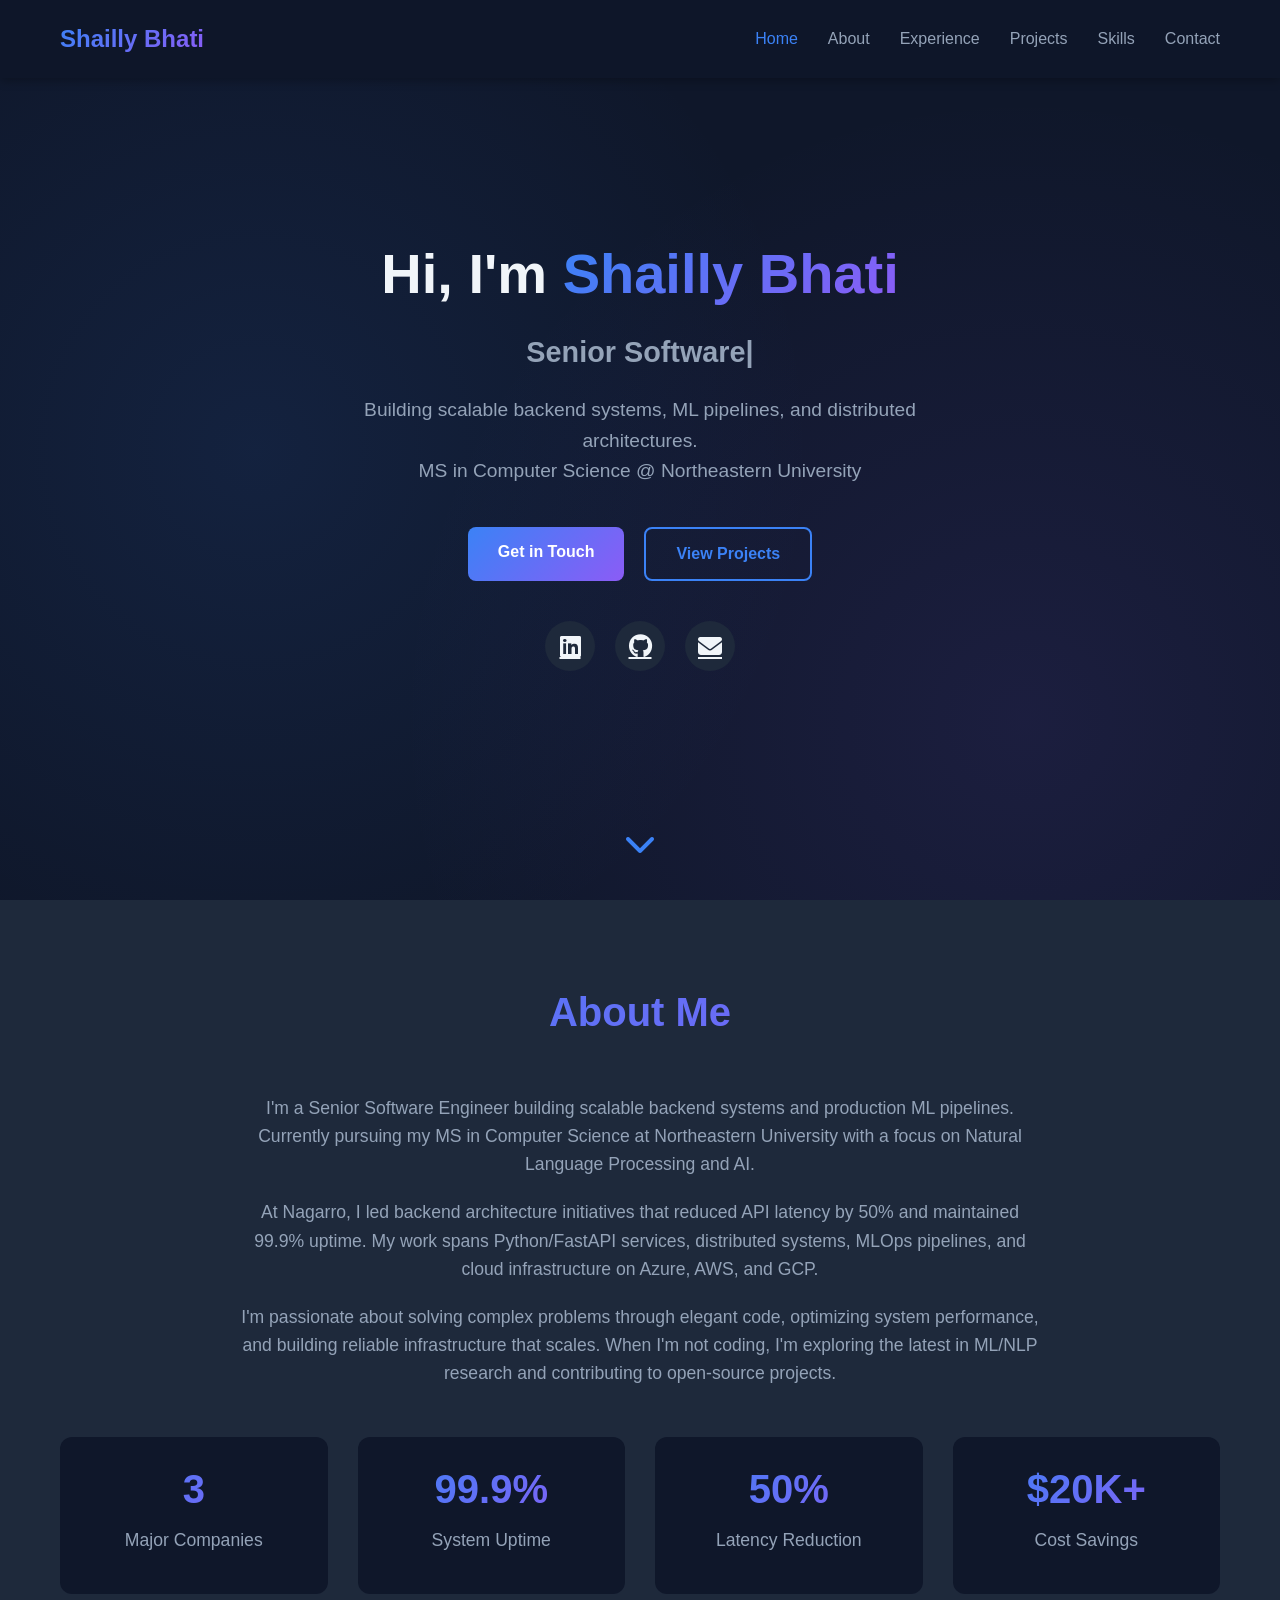
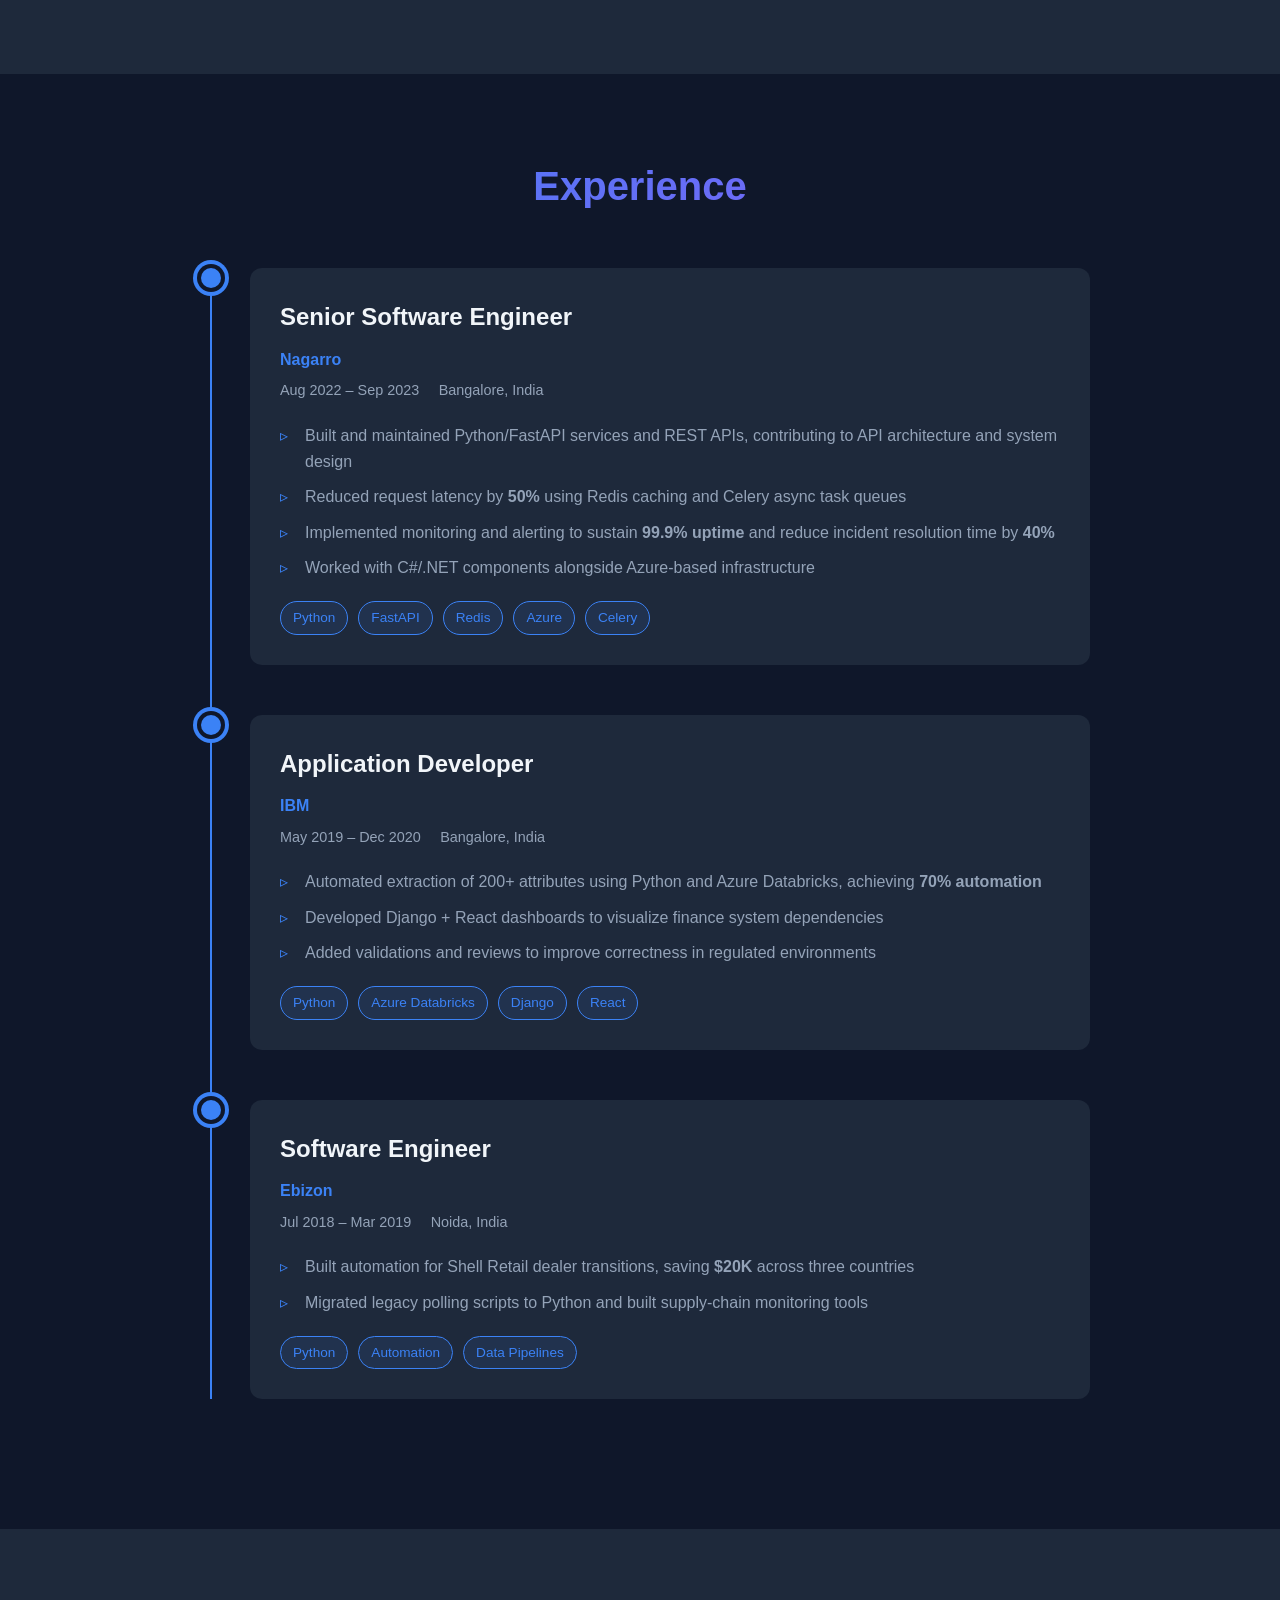
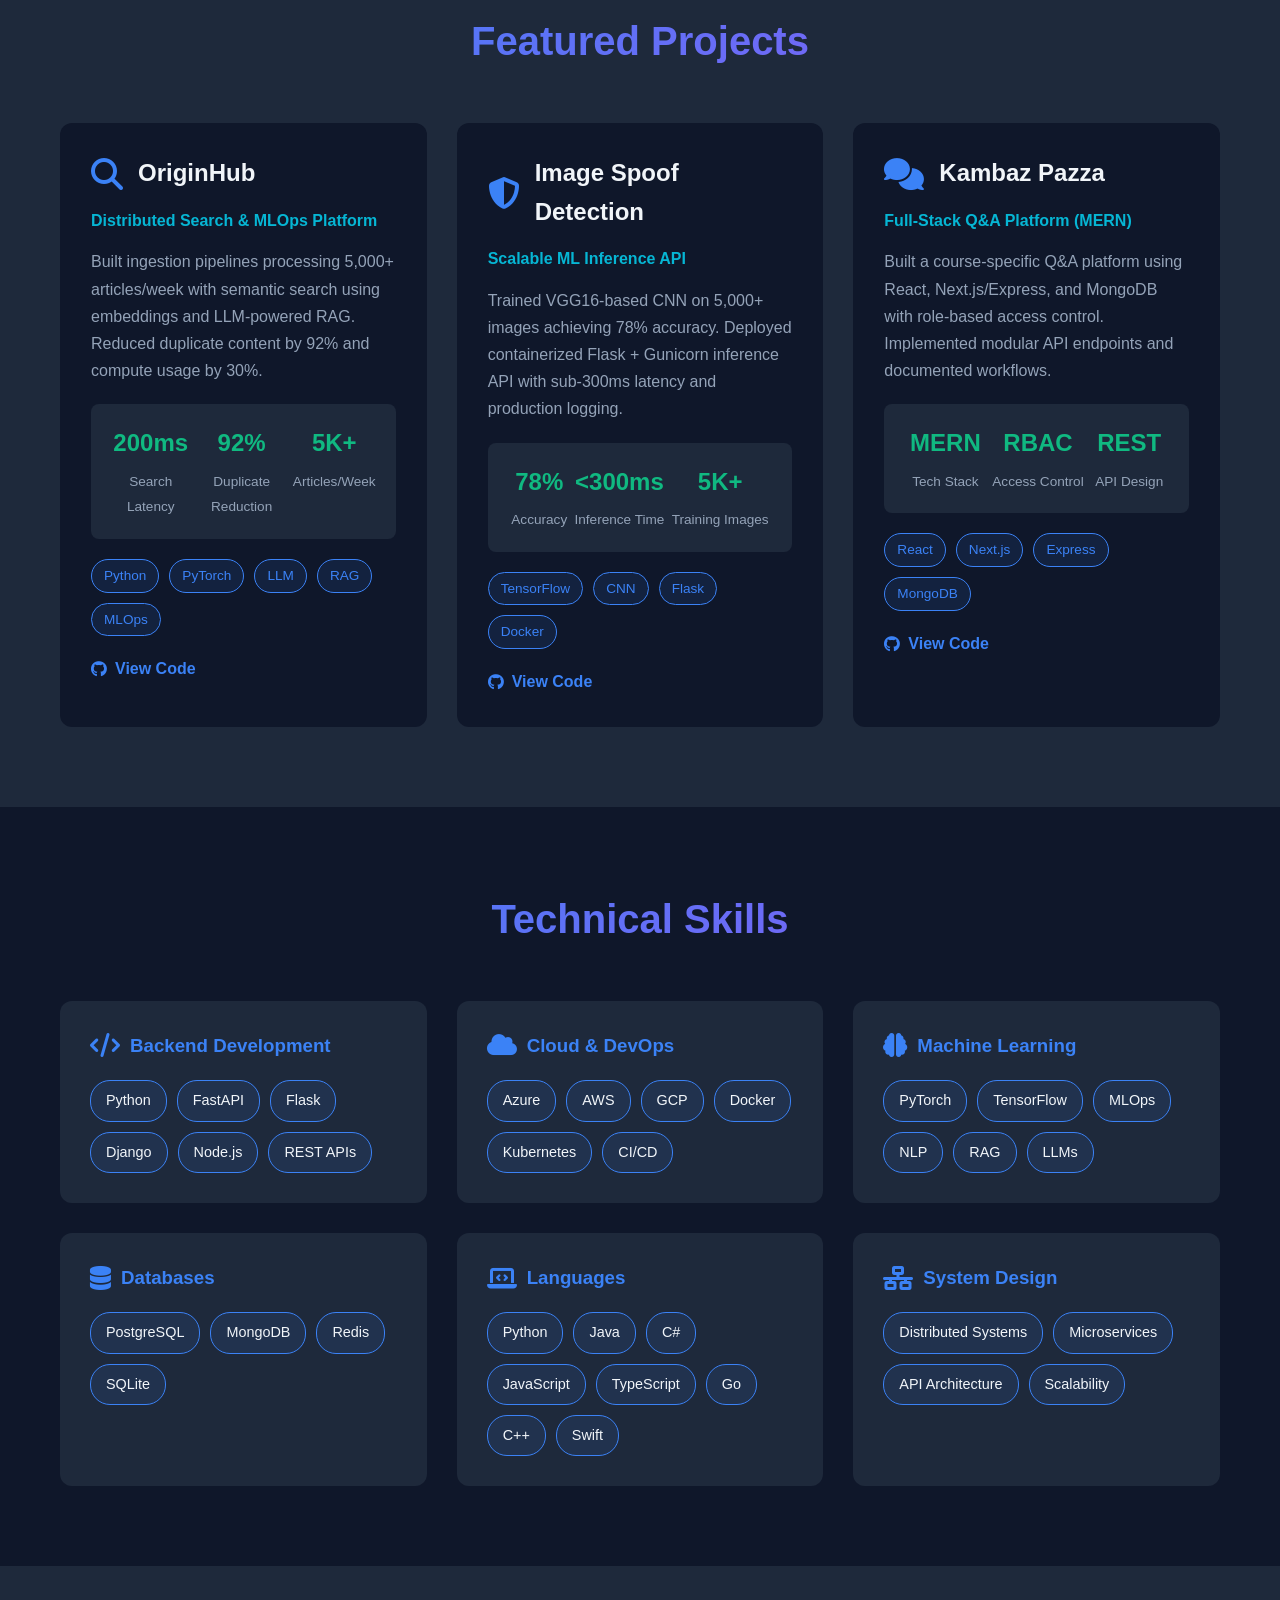
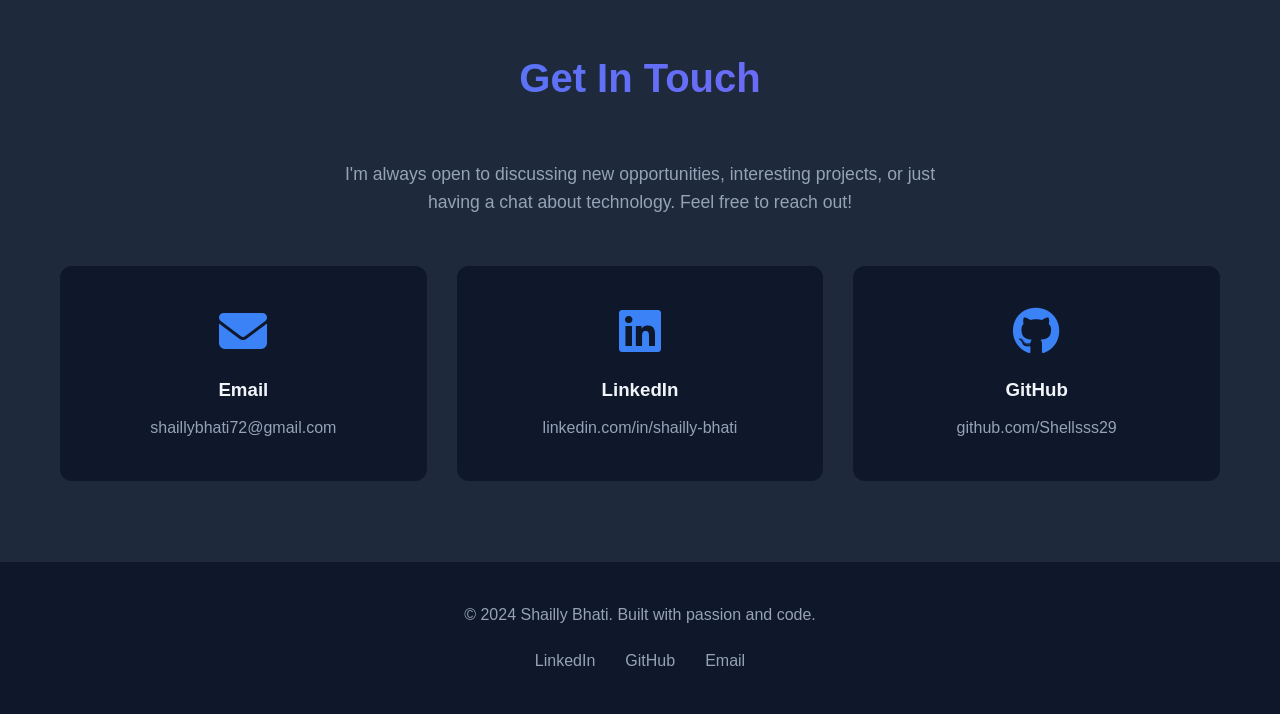
==== index.html @ d88c6fba "Initial portfolio website" ====
<!DOCTYPE html>
<html lang="en">
<head>
    <meta charset="UTF-8">
    <meta name="viewport" content="width=device-width, initial-scale=1.0">
    <meta name="description" content="Shailly Bhati - Senior Software Engineer specializing in Backend Development, MLOps, and Distributed Systems">
    <title>Shailly Bhati | Software Engineer</title>
    <link rel="stylesheet" href="css/style.css">
    <link rel="stylesheet" href="https://cdnjs.cloudflare.com/ajax/libs/font-awesome/6.4.0/css/all.min.css">
</head>
<body>
    <!-- Navigation -->
    <nav class="navbar">
        <div class="container">
            <div class="nav-brand">Shailly Bhati</div>
            <ul class="nav-menu">
                <li><a href="#home" class="nav-link">Home</a></li>
                <li><a href="#about" class="nav-link">About</a></li>
                <li><a href="#experience" class="nav-link">Experience</a></li>
                <li><a href="#projects" class="nav-link">Projects</a></li>
                <li><a href="#skills" class="nav-link">Skills</a></li>
                <li><a href="#contact" class="nav-link">Contact</a></li>
            </ul>
            <div class="hamburger">
                <span></span>
                <span></span>
                <span></span>
            </div>
        </div>
    </nav>

    <!-- Hero Section -->
    <section id="home" class="hero">
        <div class="container">
            <div class="hero-content">
                <h1 class="hero-title">
                    Hi, I'm <span class="highlight">Shailly Bhati</span>
                </h1>
                <h2 class="hero-subtitle">Senior Software Engineer</h2>
                <p class="hero-description">
                    Building scalable backend systems, ML pipelines, and distributed architectures.
                    <br>MS in Computer Science @ Northeastern University
                </p>
                <div class="hero-buttons">
                    <a href="#contact" class="btn btn-primary">Get in Touch</a>
                    <a href="#projects" class="btn btn-secondary">View Projects</a>
                </div>
                <div class="social-links">
                    <a href="https://www.linkedin.com/in/shailly-bhati" target="_blank" aria-label="LinkedIn">
                        <i class="fab fa-linkedin"></i>
                    </a>
                    <a href="https://github.com/Shellsss29" target="_blank" aria-label="GitHub">
                        <i class="fab fa-github"></i>
                    </a>
                    <a href="mailto:shaillybhati72@gmail.com" aria-label="Email">
                        <i class="fas fa-envelope"></i>
                    </a>
                </div>
            </div>
        </div>
        <div class="scroll-down">
            <a href="#about"><i class="fas fa-chevron-down"></i></a>
        </div>
    </section>

    <!-- About Section -->
    <section id="about" class="about">
        <div class="container">
            <h2 class="section-title">About Me</h2>
            <div class="about-content">
                <div class="about-text">
                    <p>
                        I'm a Senior Software Engineer building scalable backend systems
                        and production ML pipelines. Currently pursuing my MS in Computer Science at Northeastern University
                        with a focus on Natural Language Processing and AI.
                    </p>
                    <p>
                        At Nagarro, I led backend architecture initiatives that reduced API latency by 50% and maintained
                        99.9% uptime. My work spans Python/FastAPI services, distributed systems, MLOps pipelines, and
                        cloud infrastructure on Azure, AWS, and GCP.
                    </p>
                    <p>
                        I'm passionate about solving complex problems through elegant code, optimizing system performance,
                        and building reliable infrastructure that scales. When I'm not coding, I'm exploring the latest
                        in ML/NLP research and contributing to open-source projects.
                    </p>
                    <div class="stats">
                        <div class="stat">
                            <h3>3</h3>
                            <p>Major Companies</p>
                        </div>
                        <div class="stat">
                            <h3>99.9%</h3>
                            <p>System Uptime</p>
                        </div>
                        <div class="stat">
                            <h3>50%</h3>
                            <p>Latency Reduction</p>
                        </div>
                        <div class="stat">
                            <h3>$20K+</h3>
                            <p>Cost Savings</p>
                        </div>
                    </div>
                </div>
            </div>
        </div>
    </section>

    <!-- Experience Section -->
    <section id="experience" class="experience">
        <div class="container">
            <h2 class="section-title">Experience</h2>
            <div class="timeline">
                <!-- Nagarro -->
                <div class="timeline-item">
                    <div class="timeline-dot"></div>
                    <div class="timeline-content">
                        <div class="timeline-header">
                            <h3>Senior Software Engineer</h3>
                            <span class="company">Nagarro</span>
                            <span class="duration">Aug 2022 – Sep 2023</span>
                            <span class="location">Bangalore, India</span>
                        </div>
                        <ul class="timeline-list">
                            <li>Built and maintained Python/FastAPI services and REST APIs, contributing to API architecture and system design</li>
                            <li>Reduced request latency by <strong>50%</strong> using Redis caching and Celery async task queues</li>
                            <li>Implemented monitoring and alerting to sustain <strong>99.9% uptime</strong> and reduce incident resolution time by <strong>40%</strong></li>
                            <li>Worked with C#/.NET components alongside Azure-based infrastructure</li>
                        </ul>
                        <div class="tags">
                            <span class="tag">Python</span>
                            <span class="tag">FastAPI</span>
                            <span class="tag">Redis</span>
                            <span class="tag">Azure</span>
                            <span class="tag">Celery</span>
                        </div>
                    </div>
                </div>

                <!-- IBM -->
                <div class="timeline-item">
                    <div class="timeline-dot"></div>
                    <div class="timeline-content">
                        <div class="timeline-header">
                            <h3>Application Developer</h3>
                            <span class="company">IBM</span>
                            <span class="duration">May 2019 – Dec 2020</span>
                            <span class="location">Bangalore, India</span>
                        </div>
                        <ul class="timeline-list">
                            <li>Automated extraction of 200+ attributes using Python and Azure Databricks, achieving <strong>70% automation</strong></li>
                            <li>Developed Django + React dashboards to visualize finance system dependencies</li>
                            <li>Added validations and reviews to improve correctness in regulated environments</li>
                        </ul>
                        <div class="tags">
                            <span class="tag">Python</span>
                            <span class="tag">Azure Databricks</span>
                            <span class="tag">Django</span>
                            <span class="tag">React</span>
                        </div>
                    </div>
                </div>

                <!-- Ebizon -->
                <div class="timeline-item">
                    <div class="timeline-dot"></div>
                    <div class="timeline-content">
                        <div class="timeline-header">
                            <h3>Software Engineer</h3>
                            <span class="company">Ebizon</span>
                            <span class="duration">Jul 2018 – Mar 2019</span>
                            <span class="location">Noida, India</span>
                        </div>
                        <ul class="timeline-list">
                            <li>Built automation for Shell Retail dealer transitions, saving <strong>$20K</strong> across three countries</li>
                            <li>Migrated legacy polling scripts to Python and built supply-chain monitoring tools</li>
                        </ul>
                        <div class="tags">
                            <span class="tag">Python</span>
                            <span class="tag">Automation</span>
                            <span class="tag">Data Pipelines</span>
                        </div>
                    </div>
                </div>
            </div>
        </div>
    </section>

    <!-- Projects Section -->
    <section id="projects" class="projects">
        <div class="container">
            <h2 class="section-title">Featured Projects</h2>
            <div class="projects-grid">
                <!-- OriginHub -->
                <div class="project-card">
                    <div class="project-header">
                        <i class="fas fa-search project-icon"></i>
                        <h3>OriginHub</h3>
                    </div>
                    <p class="project-subtitle">Distributed Search & MLOps Platform</p>
                    <p class="project-description">
                        Built ingestion pipelines processing 5,000+ articles/week with semantic search using embeddings
                        and LLM-powered RAG. Reduced duplicate content by 92% and compute usage by 30%.
                    </p>
                    <div class="project-metrics">
                        <div class="metric">
                            <strong>200ms</strong>
                            <span>Search Latency</span>
                        </div>
                        <div class="metric">
                            <strong>92%</strong>
                            <span>Duplicate Reduction</span>
                        </div>
                        <div class="metric">
                            <strong>5K+</strong>
                            <span>Articles/Week</span>
                        </div>
                    </div>
                    <div class="tags">
                        <span class="tag">Python</span>
                        <span class="tag">PyTorch</span>
                        <span class="tag">LLM</span>
                        <span class="tag">RAG</span>
                        <span class="tag">MLOps</span>
                    </div>
                    <div class="project-links">
                        <a href="https://github.com/Shellsss29" class="project-link">
                            <i class="fab fa-github"></i> View Code
                        </a>
                    </div>
                </div>

                <!-- Image Spoof Detection -->
                <div class="project-card">
                    <div class="project-header">
                        <i class="fas fa-shield-alt project-icon"></i>
                        <h3>Image Spoof Detection</h3>
                    </div>
                    <p class="project-subtitle">Scalable ML Inference API</p>
                    <p class="project-description">
                        Trained VGG16-based CNN on 5,000+ images achieving 78% accuracy. Deployed containerized
                        Flask + Gunicorn inference API with sub-300ms latency and production logging.
                    </p>
                    <div class="project-metrics">
                        <div class="metric">
                            <strong>78%</strong>
                            <span>Accuracy</span>
                        </div>
                        <div class="metric">
                            <strong>&lt;300ms</strong>
                            <span>Inference Time</span>
                        </div>
                        <div class="metric">
                            <strong>5K+</strong>
                            <span>Training Images</span>
                        </div>
                    </div>
                    <div class="tags">
                        <span class="tag">TensorFlow</span>
                        <span class="tag">CNN</span>
                        <span class="tag">Flask</span>
                        <span class="tag">Docker</span>
                    </div>
                    <div class="project-links">
                        <a href="https://github.com/Shellsss29" class="project-link">
                            <i class="fab fa-github"></i> View Code
                        </a>
                    </div>
                </div>

                <!-- Kambaz Pazza -->
                <div class="project-card">
                    <div class="project-header">
                        <i class="fas fa-comments project-icon"></i>
                        <h3>Kambaz Pazza</h3>
                    </div>
                    <p class="project-subtitle">Full-Stack Q&A Platform (MERN)</p>
                    <p class="project-description">
                        Built a course-specific Q&A platform using React, Next.js/Express, and MongoDB with
                        role-based access control. Implemented modular API endpoints and documented workflows.
                    </p>
                    <div class="project-metrics">
                        <div class="metric">
                            <strong>MERN</strong>
                            <span>Tech Stack</span>
                        </div>
                        <div class="metric">
                            <strong>RBAC</strong>
                            <span>Access Control</span>
                        </div>
                        <div class="metric">
                            <strong>REST</strong>
                            <span>API Design</span>
                        </div>
                    </div>
                    <div class="tags">
                        <span class="tag">React</span>
                        <span class="tag">Next.js</span>
                        <span class="tag">Express</span>
                        <span class="tag">MongoDB</span>
                    </div>
                    <div class="project-links">
                        <a href="https://github.com/Shellsss29" class="project-link">
                            <i class="fab fa-github"></i> View Code
                        </a>
                    </div>
                </div>
            </div>
        </div>
    </section>

    <!-- Skills Section -->
    <section id="skills" class="skills">
        <div class="container">
            <h2 class="section-title">Technical Skills</h2>
            <div class="skills-grid">
                <div class="skill-category">
                    <h3><i class="fas fa-code"></i> Backend Development</h3>
                    <div class="skill-tags">
                        <span class="skill-tag">Python</span>
                        <span class="skill-tag">FastAPI</span>
                        <span class="skill-tag">Flask</span>
                        <span class="skill-tag">Django</span>
                        <span class="skill-tag">Node.js</span>
                        <span class="skill-tag">REST APIs</span>
                    </div>
                </div>

                <div class="skill-category">
                    <h3><i class="fas fa-cloud"></i> Cloud & DevOps</h3>
                    <div class="skill-tags">
                        <span class="skill-tag">Azure</span>
                        <span class="skill-tag">AWS</span>
                        <span class="skill-tag">GCP</span>
                        <span class="skill-tag">Docker</span>
                        <span class="skill-tag">Kubernetes</span>
                        <span class="skill-tag">CI/CD</span>
                    </div>
                </div>

                <div class="skill-category">
                    <h3><i class="fas fa-brain"></i> Machine Learning</h3>
                    <div class="skill-tags">
                        <span class="skill-tag">PyTorch</span>
                        <span class="skill-tag">TensorFlow</span>
                        <span class="skill-tag">MLOps</span>
                        <span class="skill-tag">NLP</span>
                        <span class="skill-tag">RAG</span>
                        <span class="skill-tag">LLMs</span>
                    </div>
                </div>

                <div class="skill-category">
                    <h3><i class="fas fa-database"></i> Databases</h3>
                    <div class="skill-tags">
                        <span class="skill-tag">PostgreSQL</span>
                        <span class="skill-tag">MongoDB</span>
                        <span class="skill-tag">Redis</span>
                        <span class="skill-tag">SQLite</span>
                    </div>
                </div>

                <div class="skill-category">
                    <h3><i class="fas fa-laptop-code"></i> Languages</h3>
                    <div class="skill-tags">
                        <span class="skill-tag">Python</span>
                        <span class="skill-tag">Java</span>
                        <span class="skill-tag">C#</span>
                        <span class="skill-tag">JavaScript</span>
                        <span class="skill-tag">TypeScript</span>
                        <span class="skill-tag">Go</span>
                        <span class="skill-tag">C++</span>
                        <span class="skill-tag">Swift</span>
                    </div>
                </div>

                <div class="skill-category">
                    <h3><i class="fas fa-network-wired"></i> System Design</h3>
                    <div class="skill-tags">
                        <span class="skill-tag">Distributed Systems</span>
                        <span class="skill-tag">Microservices</span>
                        <span class="skill-tag">API Architecture</span>
                        <span class="skill-tag">Scalability</span>
                    </div>
                </div>
            </div>
        </div>
    </section>

    <!-- Contact Section -->
    <section id="contact" class="contact">
        <div class="container">
            <h2 class="section-title">Get In Touch</h2>
            <p class="contact-intro">
                I'm always open to discussing new opportunities, interesting projects,
                or just having a chat about technology. Feel free to reach out!
            </p>
            <div class="contact-grid">
                <a href="mailto:shaillybhati72@gmail.com" class="contact-card">
                    <i class="fas fa-envelope"></i>
                    <h3>Email</h3>
                    <p>shaillybhati72@gmail.com</p>
                </a>
                <a href="https://www.linkedin.com/in/shailly-bhati" target="_blank" class="contact-card">
                    <i class="fab fa-linkedin"></i>
                    <h3>LinkedIn</h3>
                    <p>linkedin.com/in/shailly-bhati</p>
                </a>
                <a href="https://github.com/Shellsss29" target="_blank" class="contact-card">
                    <i class="fab fa-github"></i>
                    <h3>GitHub</h3>
                    <p>github.com/Shellsss29</p>
                </a>
            </div>
        </div>
    </section>

    <!-- Footer -->
    <footer class="footer">
        <div class="container">
            <p>&copy; 2024 Shailly Bhati. Built with passion and code.</p>
            <div class="footer-links">
                <a href="https://www.linkedin.com/in/shailly-bhati" target="_blank">LinkedIn</a>
                <a href="https://github.com/Shellsss29" target="_blank">GitHub</a>
                <a href="mailto:shaillybhati72@gmail.com">Email</a>
            </div>
        </div>
    </footer>

    <script src="js/script.js"></script>
</body>
</html>
---- css/style.css ----
/* ===== CSS RESET & BASE STYLES ===== */
* {
    margin: 0;
    padding: 0;
    box-sizing: border-box;
}

:root {
    --primary-color: #3b82f6;
    --secondary-color: #8b5cf6;
    --dark-bg: #0f172a;
    --dark-card: #1e293b;
    --text-primary: #f1f5f9;
    --text-secondary: #94a3b8;
    --accent: #06b6d4;
    --success: #10b981;
    --gradient: linear-gradient(135deg, var(--primary-color), var(--secondary-color));
}

html {
    scroll-behavior: smooth;
}

body {
    font-family: 'Inter', 'Segoe UI', Tahoma, Geneva, Verdana, sans-serif;
    line-height: 1.6;
    color: var(--text-primary);
    background-color: var(--dark-bg);
    overflow-x: hidden;
}

.container {
    max-width: 1200px;
    margin: 0 auto;
    padding: 0 20px;
}

section {
    padding: 80px 0;
}

.section-title {
    font-size: 2.5rem;
    font-weight: 700;
    text-align: center;
    margin-bottom: 50px;
    background: var(--gradient);
    -webkit-background-clip: text;
    -webkit-text-fill-color: transparent;
    background-clip: text;
}

/* ===== NAVIGATION ===== */
.navbar {
    position: fixed;
    top: 0;
    width: 100%;
    background: rgba(15, 23, 42, 0.95);
    backdrop-filter: blur(10px);
    z-index: 1000;
    box-shadow: 0 2px 10px rgba(0, 0, 0, 0.3);
}

.navbar .container {
    display: flex;
    justify-content: space-between;
    align-items: center;
    padding: 20px;
}

.nav-brand {
    font-size: 1.5rem;
    font-weight: 700;
    background: var(--gradient);
    -webkit-background-clip: text;
    -webkit-text-fill-color: transparent;
    background-clip: text;
}

.nav-menu {
    display: flex;
    list-style: none;
    gap: 30px;
}

.nav-link {
    color: var(--text-secondary);
    text-decoration: none;
    font-weight: 500;
    transition: color 0.3s;
}

.nav-link:hover {
    color: var(--primary-color);
}

.hamburger {
    display: none;
    flex-direction: column;
    cursor: pointer;
    gap: 5px;
}

.hamburger span {
    width: 25px;
    height: 3px;
    background: var(--text-primary);
    border-radius: 3px;
    transition: 0.3s;
}

/* ===== HERO SECTION ===== */
.hero {
    min-height: 100vh;
    display: flex;
    align-items: center;
    justify-content: center;
    position: relative;
    padding-top: 80px;
    background: radial-gradient(circle at 20% 50%, rgba(59, 130, 246, 0.1), transparent 50%),
                radial-gradient(circle at 80% 80%, rgba(139, 92, 246, 0.1), transparent 50%);
}

.hero-content {
    text-align: center;
    animation: fadeInUp 1s ease-out;
}

.hero-title {
    font-size: 3.5rem;
    font-weight: 700;
    margin-bottom: 10px;
}

.highlight {
    background: var(--gradient);
    -webkit-background-clip: text;
    -webkit-text-fill-color: transparent;
    background-clip: text;
}

.hero-subtitle {
    font-size: 1.8rem;
    color: var(--text-secondary);
    margin-bottom: 20px;
}

.hero-description {
    font-size: 1.2rem;
    color: var(--text-secondary);
    max-width: 600px;
    margin: 0 auto 40px;
}

.hero-buttons {
    display: flex;
    gap: 20px;
    justify-content: center;
    margin-bottom: 40px;
}

.btn {
    padding: 12px 30px;
    border-radius: 8px;
    text-decoration: none;
    font-weight: 600;
    transition: all 0.3s;
    display: inline-block;
}

.btn-primary {
    background: var(--gradient);
    color: white;
}

.btn-primary:hover {
    transform: translateY(-2px);
    box-shadow: 0 10px 20px rgba(59, 130, 246, 0.3);
}

.btn-secondary {
    background: transparent;
    border: 2px solid var(--primary-color);
    color: var(--primary-color);
}

.btn-secondary:hover {
    background: var(--primary-color);
    color: white;
}

.social-links {
    display: flex;
    gap: 20px;
    justify-content: center;
}

.social-links a {
    width: 50px;
    height: 50px;
    border-radius: 50%;
    background: var(--dark-card);
    display: flex;
    align-items: center;
    justify-content: center;
    color: var(--text-primary);
    font-size: 1.5rem;
    transition: all 0.3s;
}

.social-links a:hover {
    background: var(--gradient);
    transform: translateY(-5px);
}

.scroll-down {
    position: absolute;
    bottom: 30px;
    left: 50%;
    transform: translateX(-50%);
    animation: bounce 2s infinite;
}

.scroll-down a {
    color: var(--primary-color);
    font-size: 2rem;
}

/* ===== ABOUT SECTION ===== */
.about {
    background: var(--dark-card);
}

.about-text p {
    font-size: 1.1rem;
    color: var(--text-secondary);
    margin-bottom: 20px;
    max-width: 800px;
    margin-left: auto;
    margin-right: auto;
    text-align: center;
}

.stats {
    display: grid;
    grid-template-columns: repeat(auto-fit, minmax(150px, 1fr));
    gap: 30px;
    margin-top: 50px;
}

.stat {
    text-align: center;
    padding: 20px;
    background: var(--dark-bg);
    border-radius: 12px;
}

.stat h3 {
    font-size: 2.5rem;
    background: var(--gradient);
    -webkit-background-clip: text;
    -webkit-text-fill-color: transparent;
    background-clip: text;
    margin-bottom: 5px;
}

.stat p {
    color: var(--text-secondary);
}

/* ===== EXPERIENCE SECTION ===== */
.timeline {
    max-width: 900px;
    margin: 0 auto;
    position: relative;
}

.timeline::before {
    content: '';
    position: absolute;
    left: 20px;
    top: 0;
    bottom: 0;
    width: 2px;
    background: var(--primary-color);
}

.timeline-item {
    position: relative;
    margin-bottom: 50px;
    padding-left: 60px;
}

.timeline-dot {
    position: absolute;
    left: 11px;
    top: 0;
    width: 20px;
    height: 20px;
    border-radius: 50%;
    background: var(--primary-color);
    box-shadow: 0 0 0 4px var(--dark-bg), 0 0 0 8px var(--primary-color);
}

.timeline-content {
    background: var(--dark-card);
    padding: 30px;
    border-radius: 12px;
    transition: transform 0.3s;
}

.timeline-content:hover {
    transform: translateX(10px);
}

.timeline-header h3 {
    font-size: 1.5rem;
    margin-bottom: 10px;
}

.company {
    color: var(--primary-color);
    font-weight: 600;
    display: block;
    margin-bottom: 5px;
}

.duration, .location {
    color: var(--text-secondary);
    font-size: 0.9rem;
    margin-right: 15px;
}

.timeline-list {
    list-style: none;
    margin: 20px 0;
}

.timeline-list li {
    padding-left: 25px;
    position: relative;
    margin-bottom: 10px;
    color: var(--text-secondary);
}

.timeline-list li::before {
    content: '▹';
    position: absolute;
    left: 0;
    color: var(--primary-color);
}

.tags {
    display: flex;
    flex-wrap: wrap;
    gap: 10px;
    margin-top: 15px;
}

.tag {
    padding: 5px 12px;
    background: rgba(59, 130, 246, 0.1);
    border: 1px solid var(--primary-color);
    border-radius: 20px;
    font-size: 0.85rem;
    color: var(--primary-color);
}

/* ===== PROJECTS SECTION ===== */
.projects {
    background: var(--dark-card);
}

.projects-grid {
    display: grid;
    grid-template-columns: repeat(auto-fit, minmax(350px, 1fr));
    gap: 30px;
}

.project-card {
    background: var(--dark-bg);
    padding: 30px;
    border-radius: 12px;
    transition: all 0.3s;
    border: 1px solid transparent;
}

.project-card:hover {
    transform: translateY(-10px);
    border-color: var(--primary-color);
    box-shadow: 0 10px 30px rgba(59, 130, 246, 0.2);
}

.project-header {
    display: flex;
    align-items: center;
    gap: 15px;
    margin-bottom: 15px;
}

.project-icon {
    font-size: 2rem;
    color: var(--primary-color);
}

.project-header h3 {
    font-size: 1.5rem;
}

.project-subtitle {
    color: var(--accent);
    font-weight: 600;
    margin-bottom: 15px;
}

.project-description {
    color: var(--text-secondary);
    margin-bottom: 20px;
    line-height: 1.7;
}

.project-metrics {
    display: flex;
    justify-content: space-around;
    margin: 20px 0;
    padding: 20px;
    background: var(--dark-card);
    border-radius: 8px;
}

.metric {
    text-align: center;
}

.metric strong {
    display: block;
    font-size: 1.5rem;
    color: var(--success);
    margin-bottom: 5px;
}

.metric span {
    font-size: 0.85rem;
    color: var(--text-secondary);
}

.project-links {
    margin-top: 20px;
}

.project-link {
    display: inline-flex;
    align-items: center;
    gap: 8px;
    color: var(--primary-color);
    text-decoration: none;
    font-weight: 600;
    transition: color 0.3s;
}

.project-link:hover {
    color: var(--accent);
}

/* ===== SKILLS SECTION ===== */
.skills-grid {
    display: grid;
    grid-template-columns: repeat(auto-fit, minmax(300px, 1fr));
    gap: 30px;
}

.skill-category {
    background: var(--dark-card);
    padding: 30px;
    border-radius: 12px;
    transition: transform 0.3s;
}

.skill-category:hover {
    transform: translateY(-5px);
}

.skill-category h3 {
    display: flex;
    align-items: center;
    gap: 10px;
    margin-bottom: 20px;
    color: var(--primary-color);
}

.skill-category i {
    font-size: 1.5rem;
}

.skill-tags {
    display: flex;
    flex-wrap: wrap;
    gap: 10px;
}

.skill-tag {
    padding: 8px 15px;
    background: rgba(59, 130, 246, 0.1);
    border: 1px solid var(--primary-color);
    border-radius: 20px;
    font-size: 0.9rem;
    color: var(--text-primary);
    transition: all 0.3s;
}

.skill-tag:hover {
    background: var(--primary-color);
    transform: scale(1.05);
}

/* ===== CONTACT SECTION ===== */
.contact {
    background: var(--dark-card);
}

.contact-intro {
    text-align: center;
    color: var(--text-secondary);
    font-size: 1.1rem;
    max-width: 600px;
    margin: 0 auto 50px;
}

.contact-grid {
    display: grid;
    grid-template-columns: repeat(auto-fit, minmax(250px, 1fr));
    gap: 30px;
}

.contact-card {
    background: var(--dark-bg);
    padding: 40px 30px;
    border-radius: 12px;
    text-align: center;
    text-decoration: none;
    transition: all 0.3s;
    border: 1px solid transparent;
}

.contact-card:hover {
    border-color: var(--primary-color);
    transform: translateY(-5px);
}

.contact-card i {
    font-size: 3rem;
    color: var(--primary-color);
    margin-bottom: 20px;
}

.contact-card h3 {
    color: var(--text-primary);
    margin-bottom: 10px;
}

.contact-card p {
    color: var(--text-secondary);
}

/* ===== FOOTER ===== */
.footer {
    background: var(--dark-bg);
    padding: 40px 0;
    text-align: center;
    border-top: 1px solid var(--dark-card);
}

.footer p {
    color: var(--text-secondary);
    margin-bottom: 20px;
}

.footer-links {
    display: flex;
    justify-content: center;
    gap: 30px;
}

.footer-links a {
    color: var(--text-secondary);
    text-decoration: none;
    transition: color 0.3s;
}

.footer-links a:hover {
    color: var(--primary-color);
}

/* ===== ANIMATIONS ===== */
@keyframes fadeInUp {
    from {
        opacity: 0;
        transform: translateY(30px);
    }
    to {
        opacity: 1;
        transform: translateY(0);
    }
}

@keyframes bounce {
    0%, 20%, 50%, 80%, 100% {
        transform: translateY(0) translateX(-50%);
    }
    40% {
        transform: translateY(-10px) translateX(-50%);
    }
    60% {
        transform: translateY(-5px) translateX(-50%);
    }
}

/* ===== RESPONSIVE DESIGN ===== */
@media (max-width: 768px) {
    .hamburger {
        display: flex;
    }

    .nav-menu {
        position: fixed;
        left: -100%;
        top: 70px;
        flex-direction: column;
        background-color: var(--dark-bg);
        width: 100%;
        text-align: center;
        transition: 0.3s;
        padding: 30px 0;
    }

    .nav-menu.active {
        left: 0;
    }

    .hero-title {
        font-size: 2.5rem;
    }

    .hero-subtitle {
        font-size: 1.3rem;
    }

    .hero-buttons {
        flex-direction: column;
        align-items: center;
    }

    .section-title {
        font-size: 2rem;
    }

    .projects-grid {
        grid-template-columns: 1fr;
    }

    .timeline::before {
        left: 10px;
    }

    .timeline-item {
        padding-left: 50px;
    }

    .timeline-dot {
        left: 1px;
    }
}

@media (max-width: 480px) {
    .hero-title {
        font-size: 2rem;
    }

    .stats {
        grid-template-columns: 1fr 1fr;
    }

    .project-metrics {
        flex-direction: column;
        gap: 15px;
    }
}
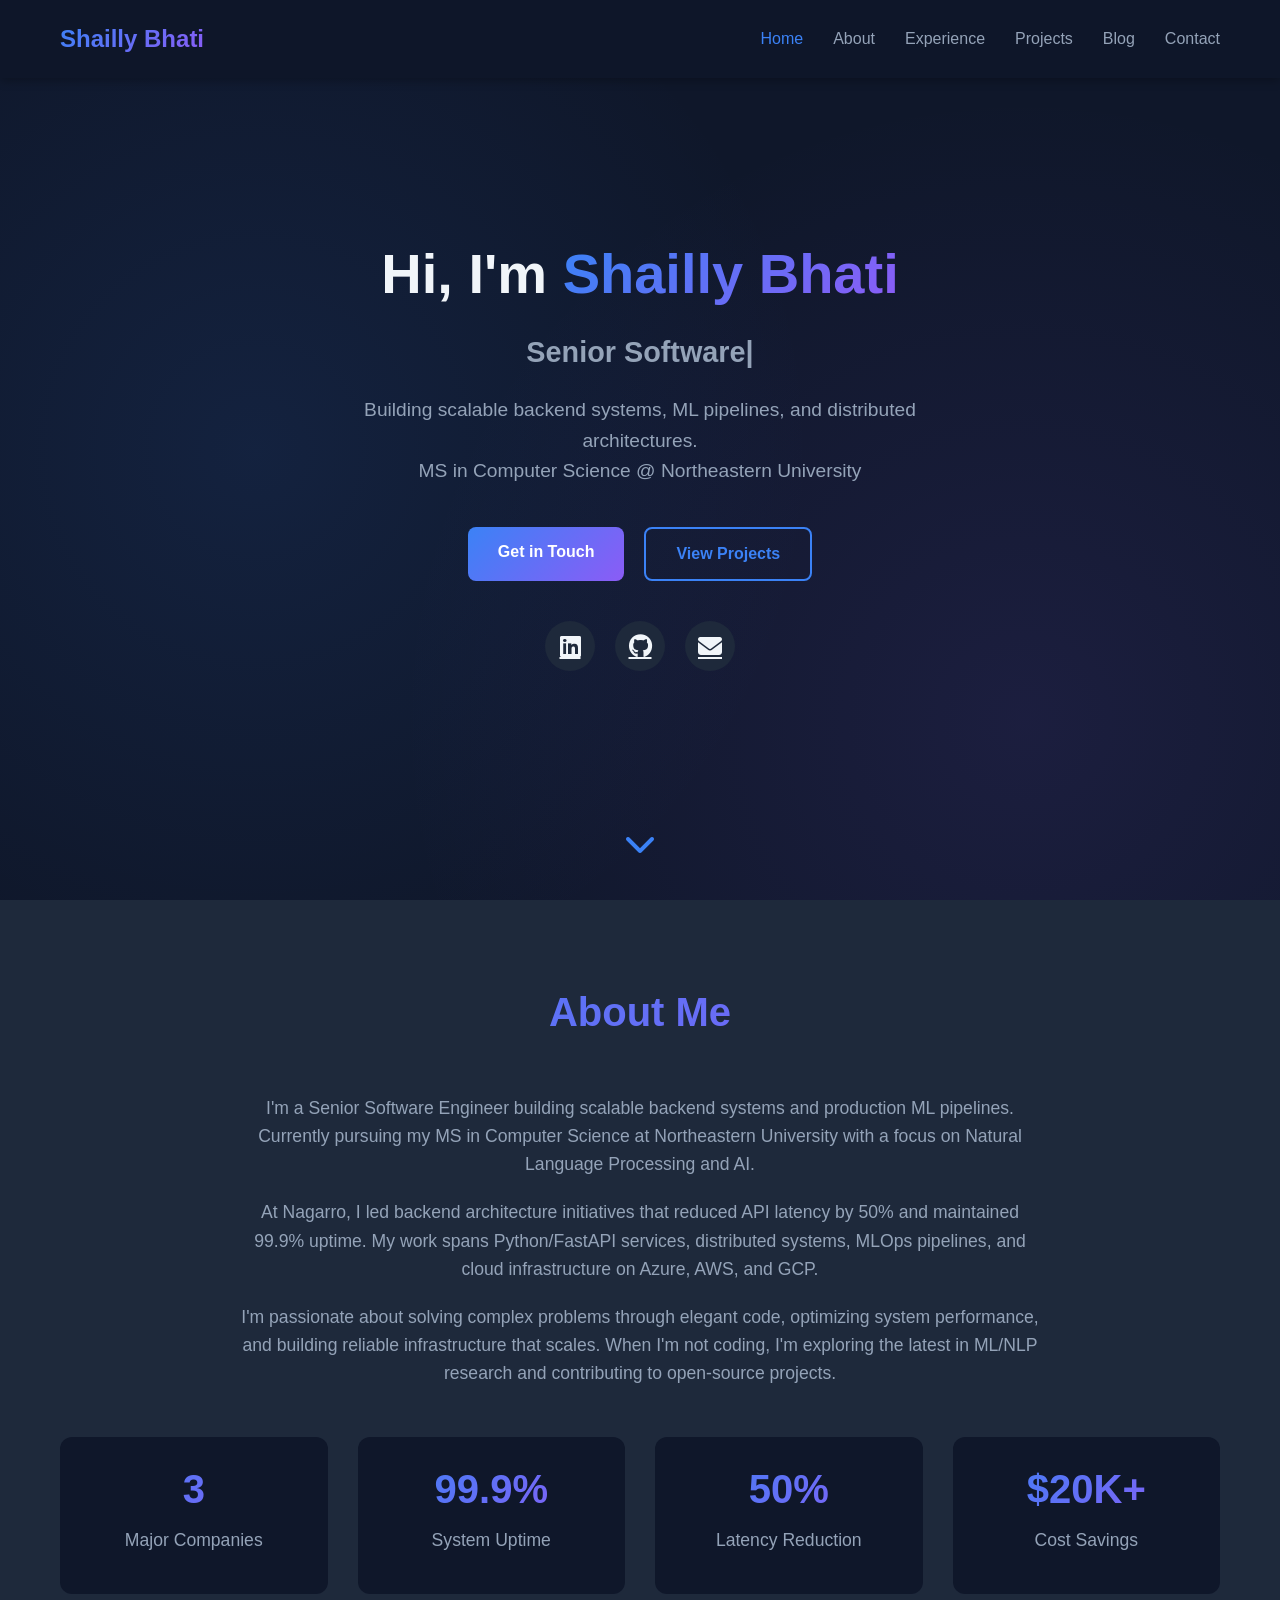
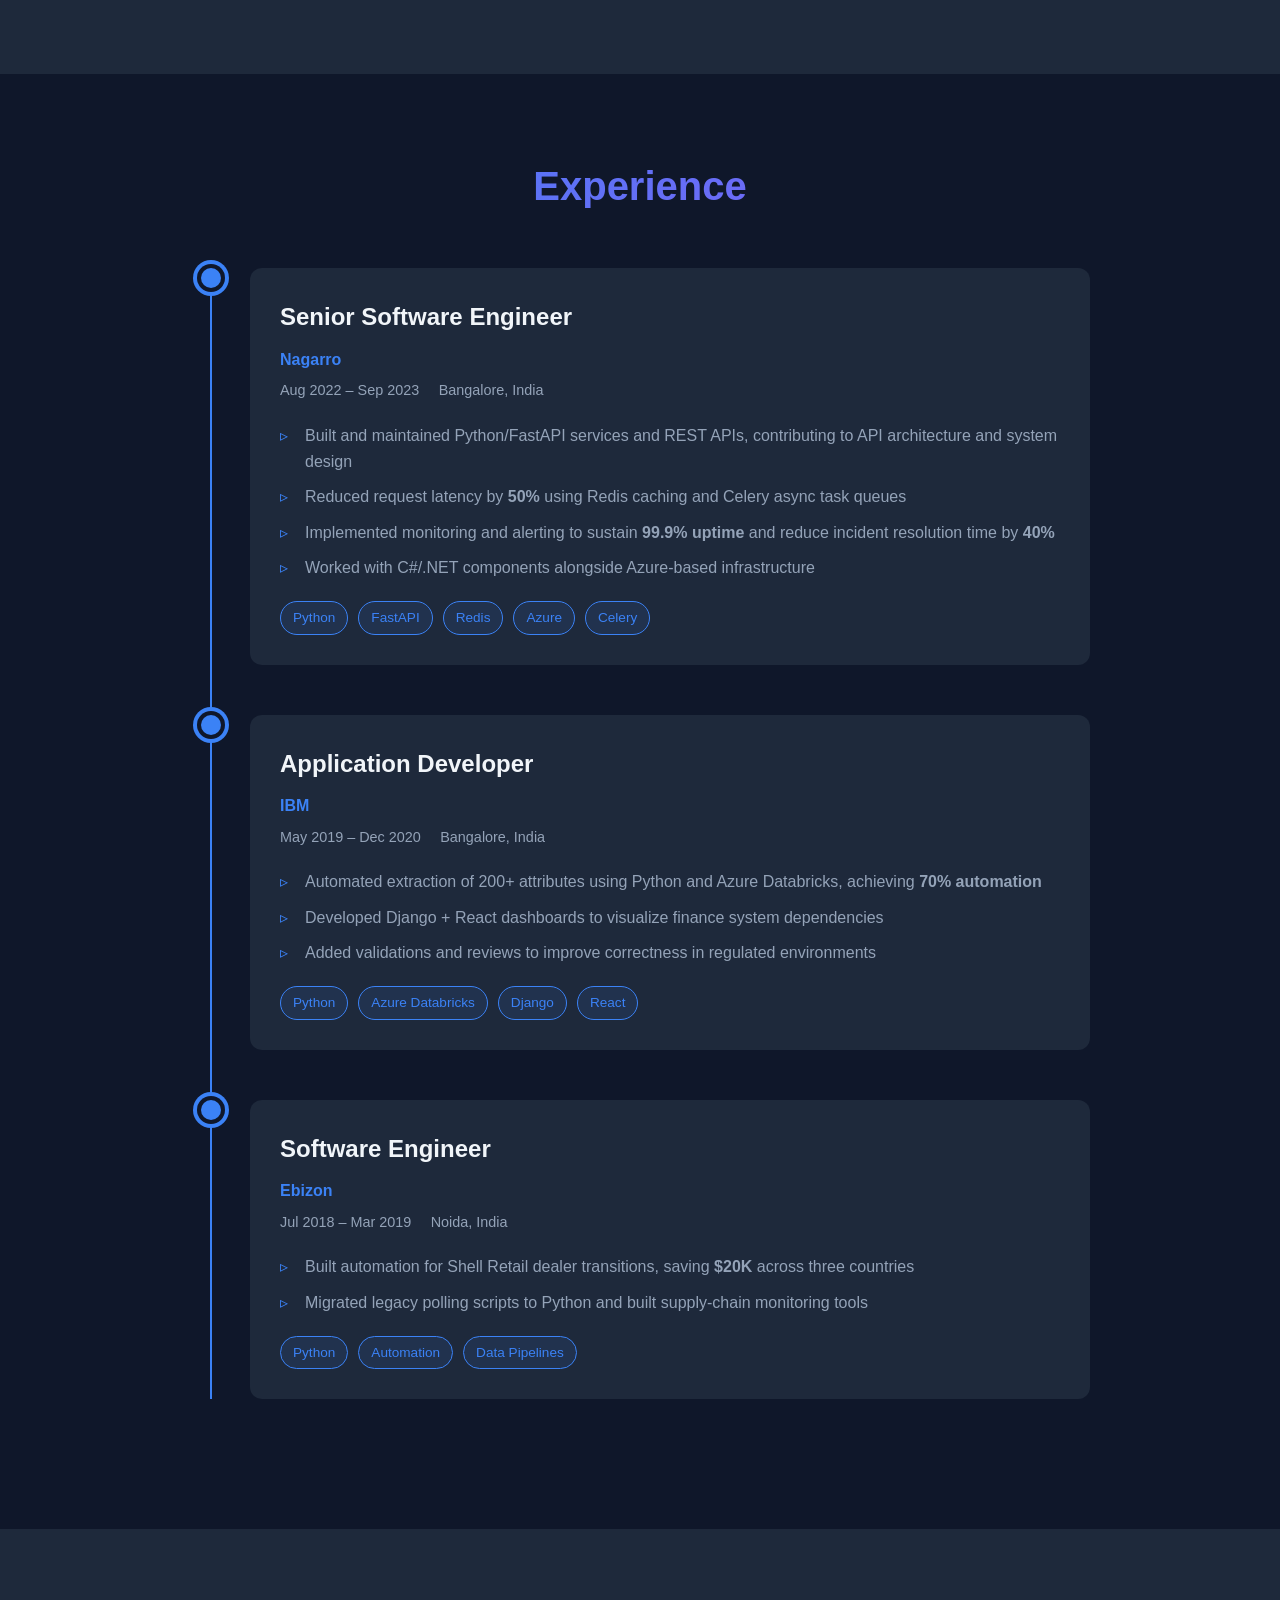
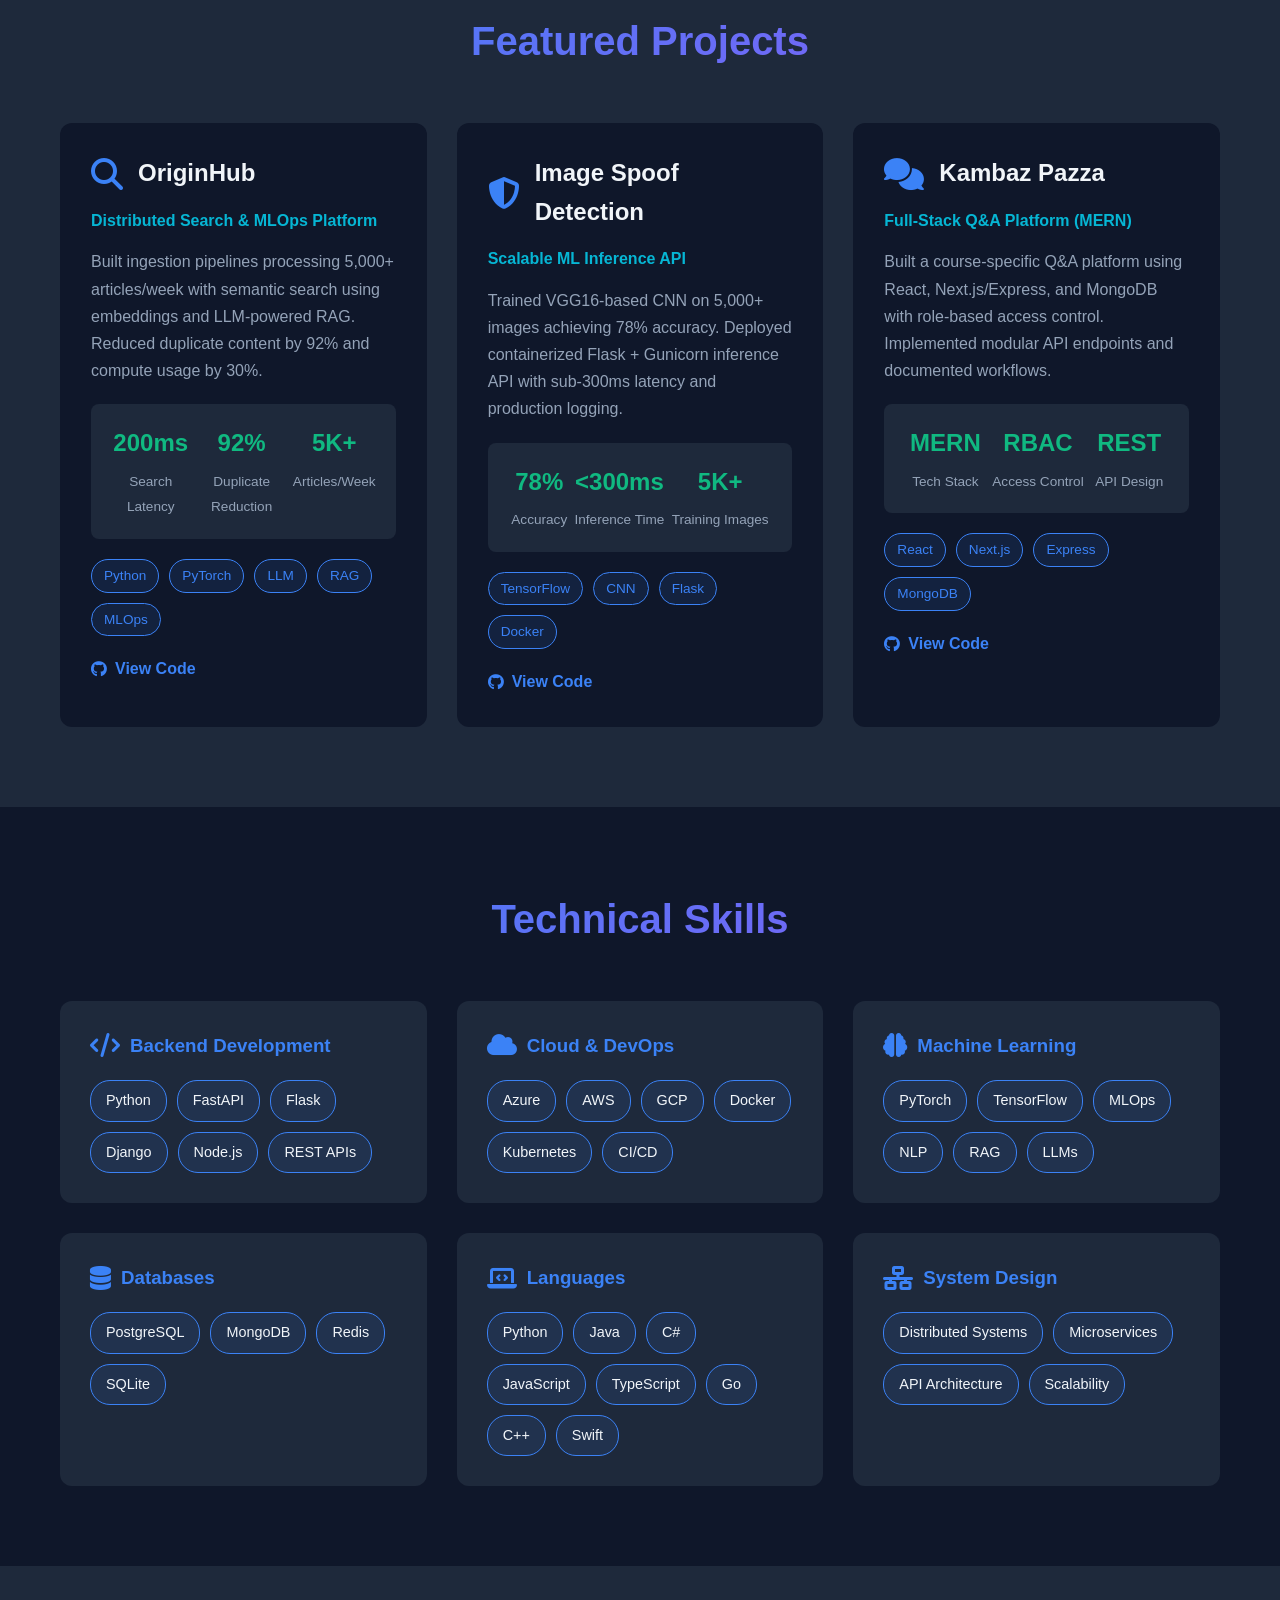
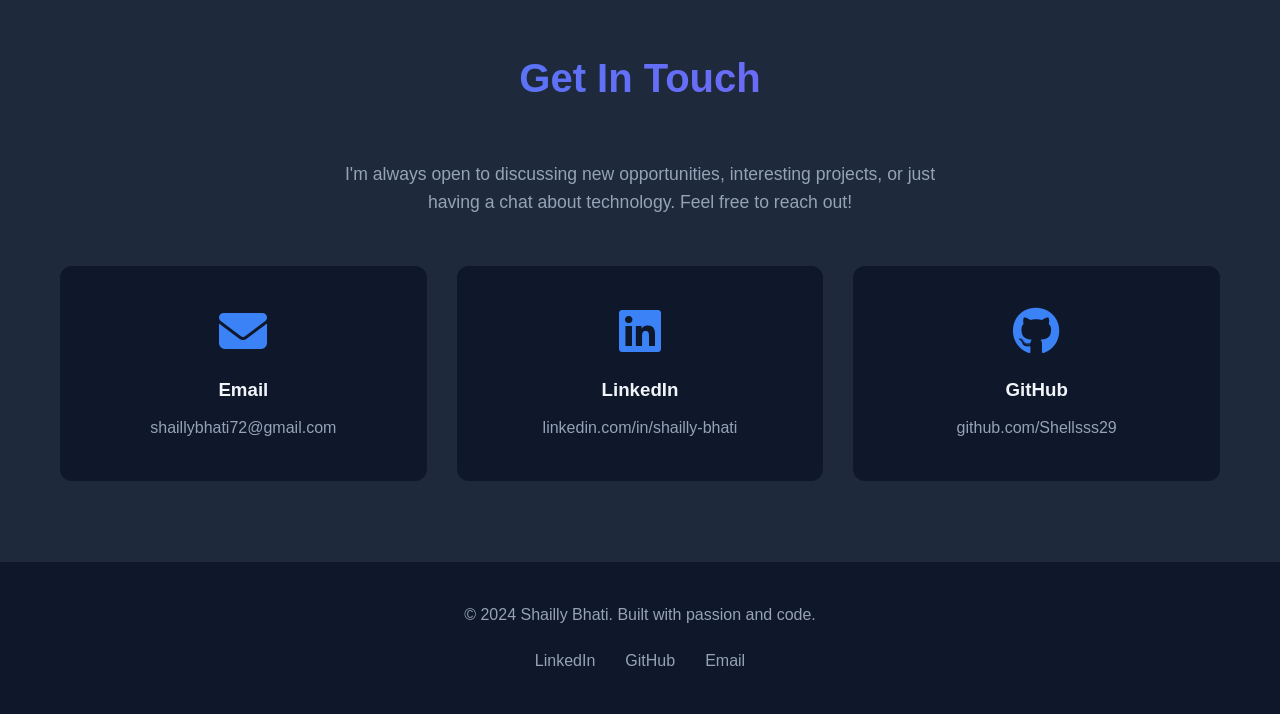
==== commit 0216daae: "Update navigation with Blog link Co-Authored-By: Claude Sonnet 4.5 <noreply@anthropic.com>" ====
--- a/index.html
+++ b/index.html
@@ -18,7 +18,7 @@
                 <li><a href="#about" class="nav-link">About</a></li>
                 <li><a href="#experience" class="nav-link">Experience</a></li>
                 <li><a href="#projects" class="nav-link">Projects</a></li>
-                <li><a href="#skills" class="nav-link">Skills</a></li>
+                <li><a href="blog.html" class="nav-link">Blog</a></li>
                 <li><a href="#contact" class="nav-link">Contact</a></li>
             </ul>
             <div class="hamburger">
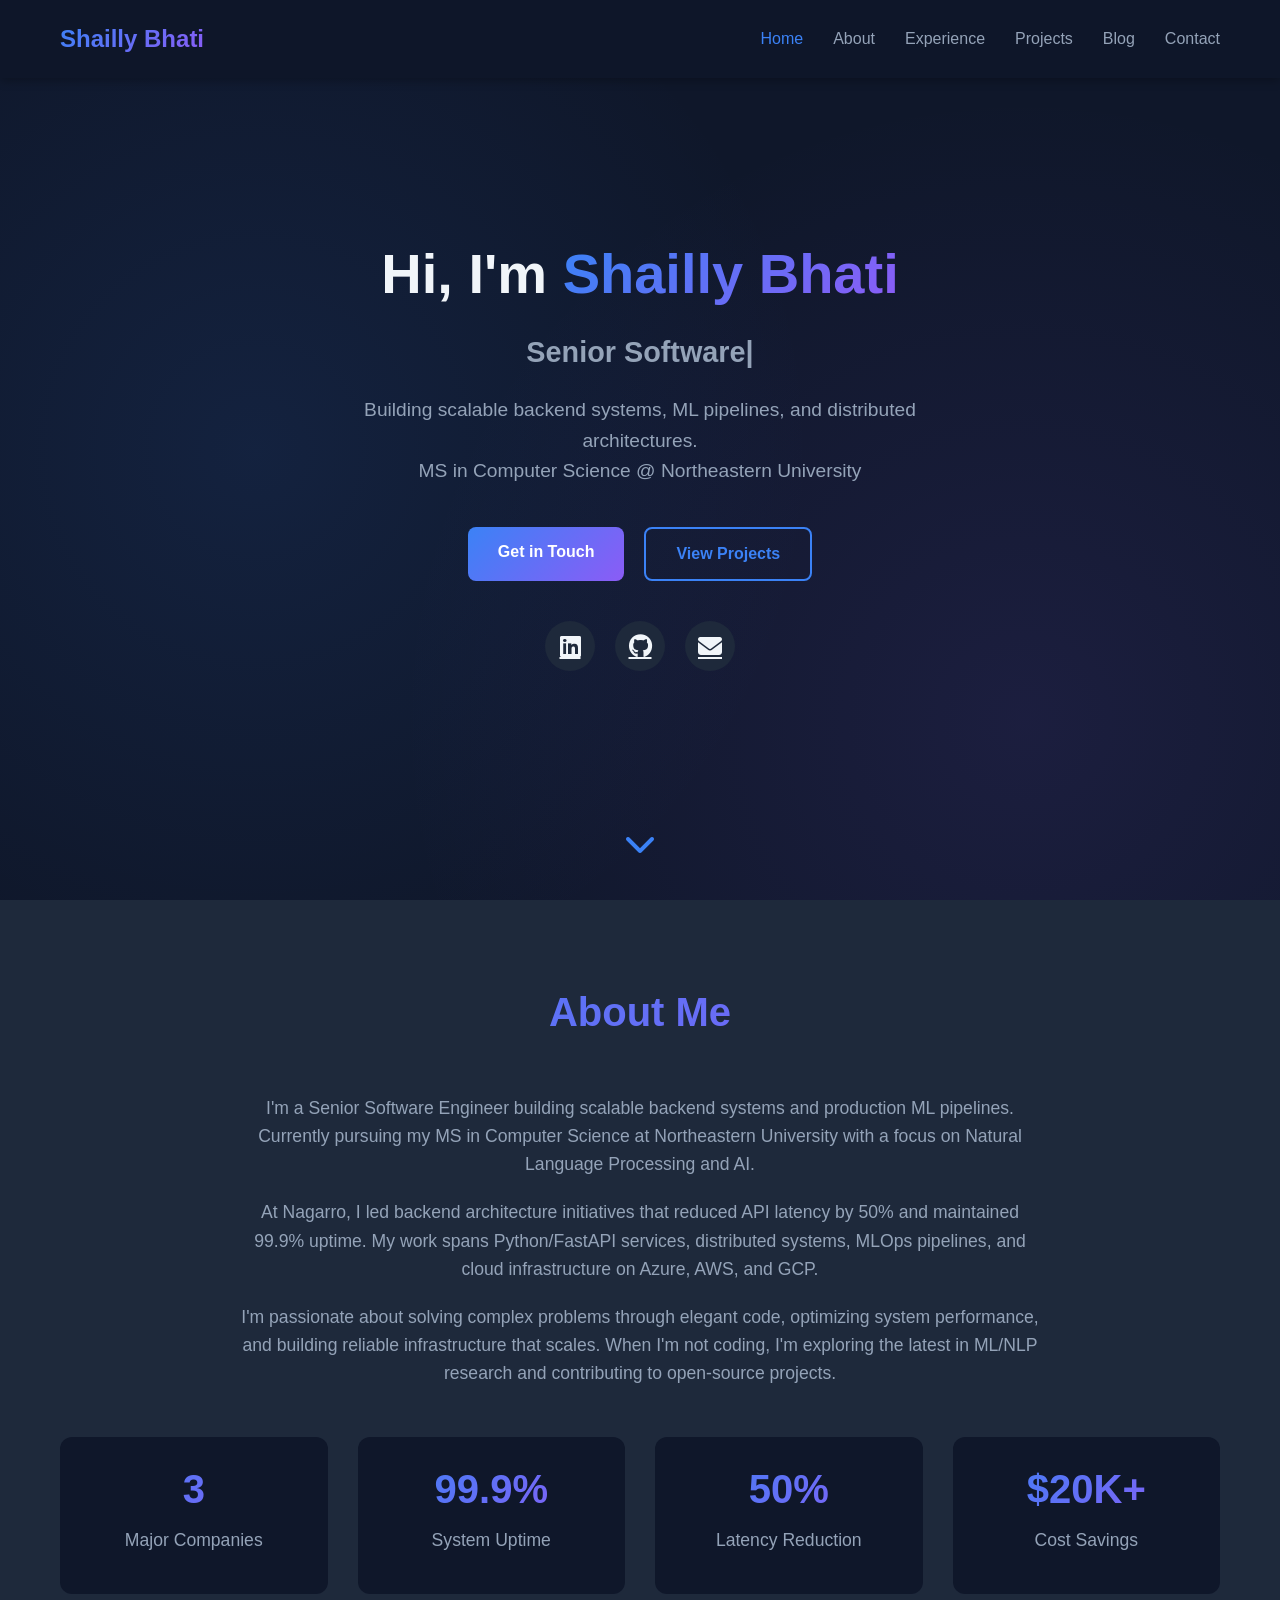
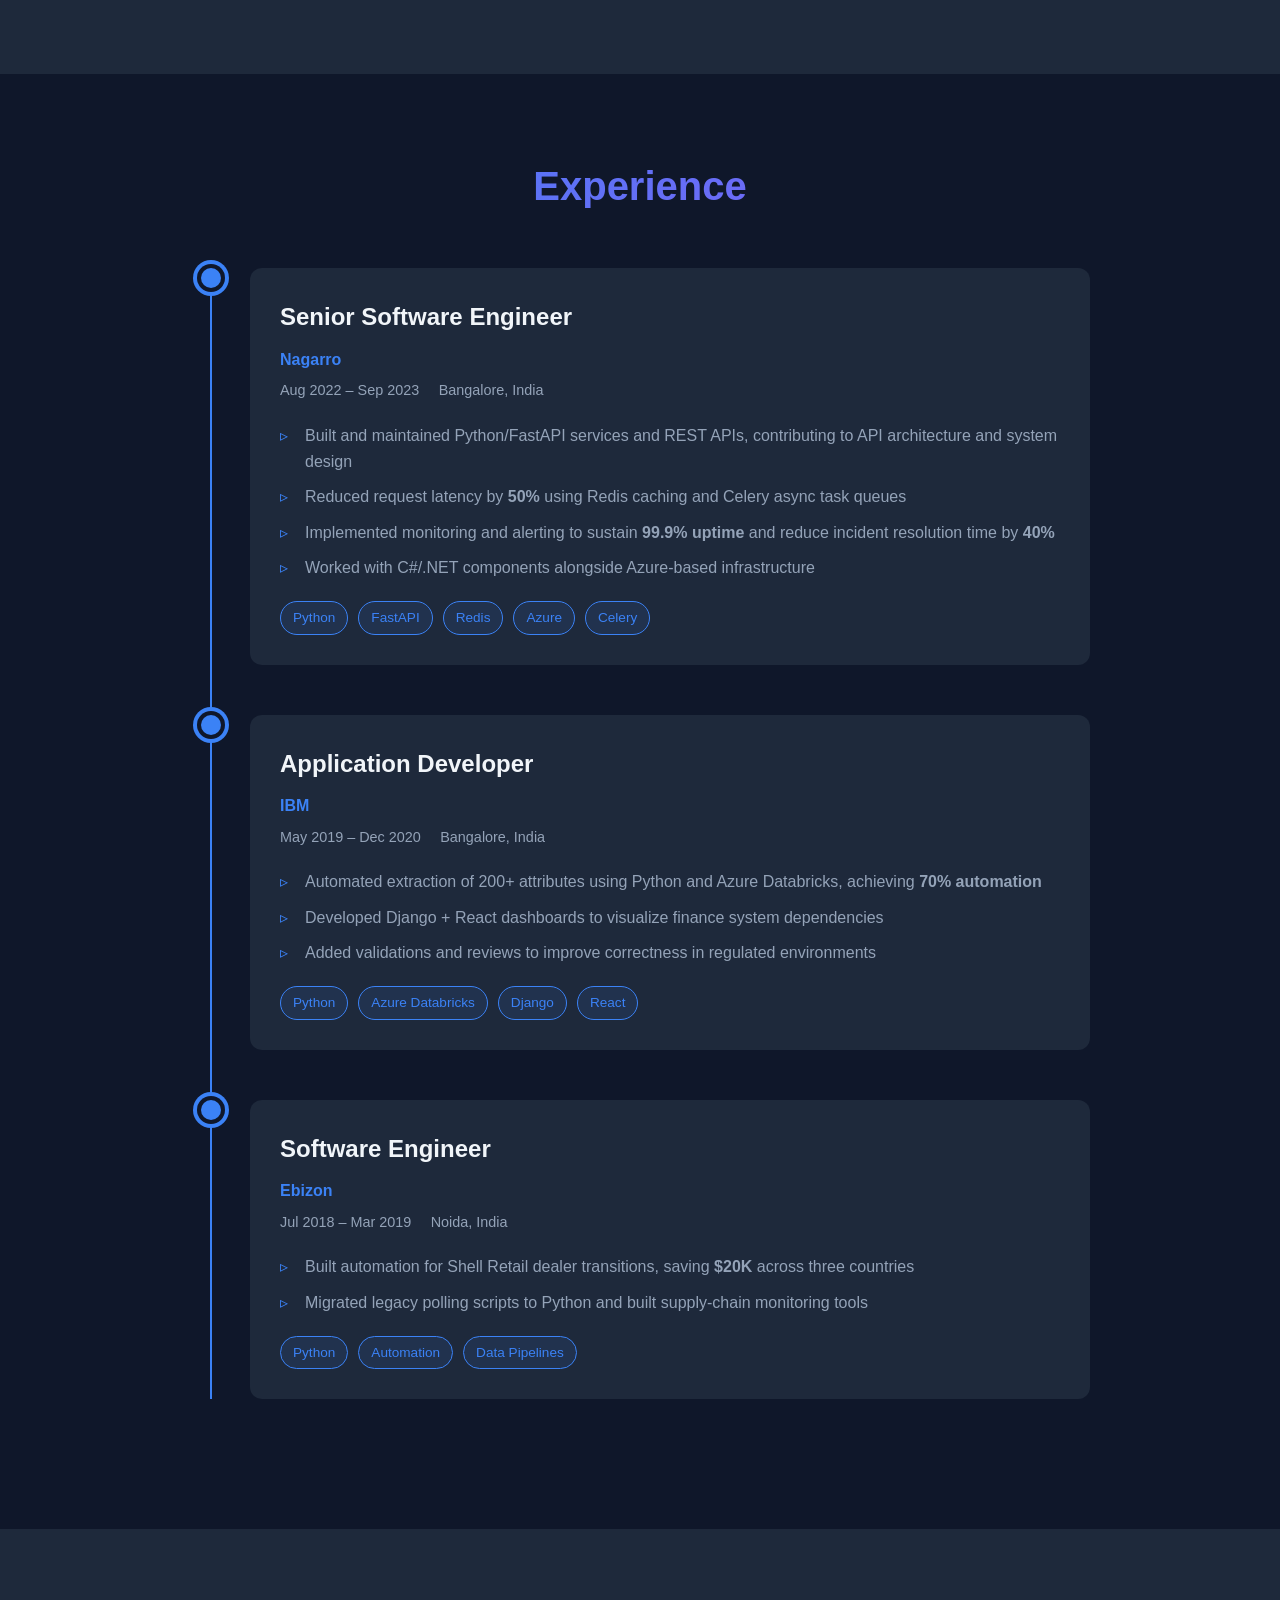
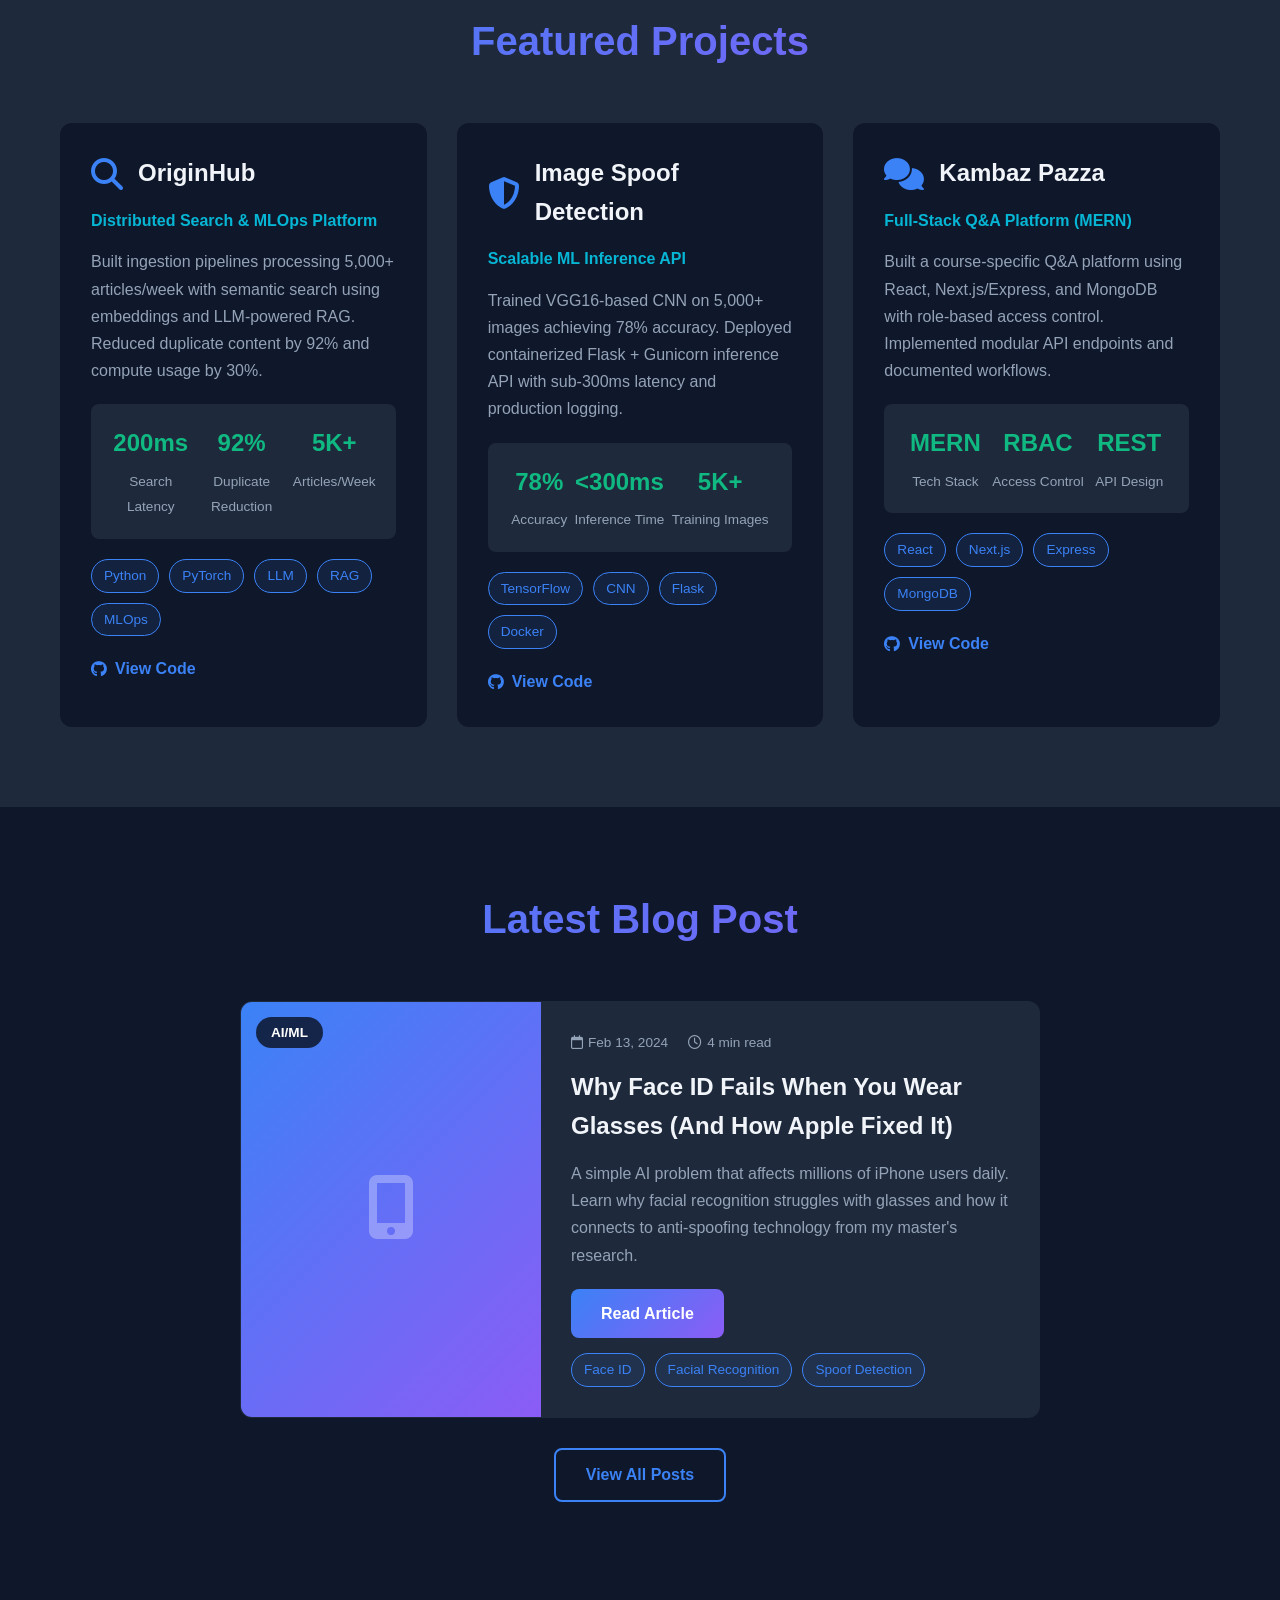
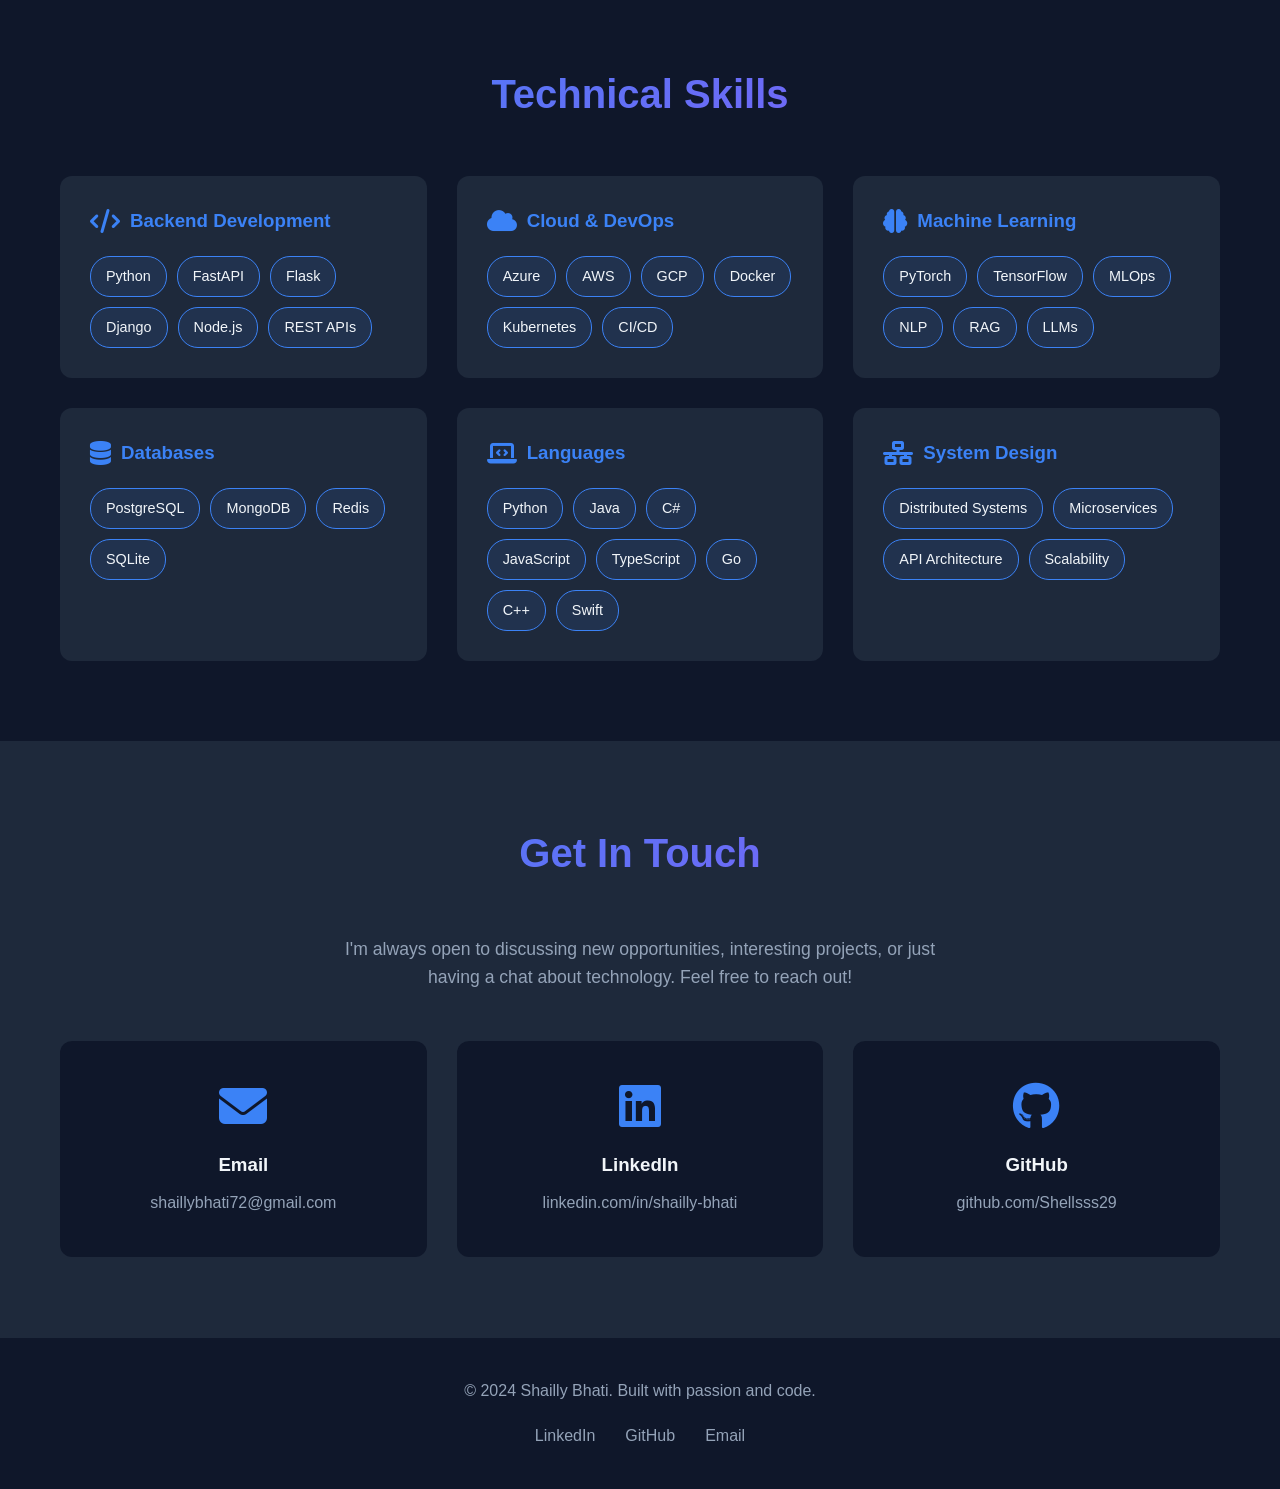
==== commit d22ae50e: "Add blog section to homepage - Added Latest Blog Post section showcasing Face ID article - Added blo" ====
--- a/index.html
+++ b/index.html
@@ -306,6 +306,43 @@
                         </a>
                     </div>
                 </div>
+            </div>
+        </div>
+    </section>
+
+    <!-- Blog Section -->
+    <section id="blog" class="blog-section">
+        <div class="container">
+            <h2 class="section-title">Latest Blog Post</h2>
+            <div class="blog-preview">
+                <article class="blog-card">
+                    <div class="blog-image">
+                        <div class="blog-category">AI/ML</div>
+                        <div class="blog-placeholder">
+                            <i class="fas fa-mobile-alt"></i>
+                        </div>
+                    </div>
+                    <div class="blog-content">
+                        <div class="blog-meta">
+                            <span><i class="far fa-calendar"></i> Feb 13, 2024</span>
+                            <span><i class="far fa-clock"></i> 4 min read</span>
+                        </div>
+                        <h3>Why Face ID Fails When You Wear Glasses (And How Apple Fixed It)</h3>
+                        <p>
+                            A simple AI problem that affects millions of iPhone users daily. Learn why facial recognition
+                            struggles with glasses and how it connects to anti-spoofing technology from my master's research.
+                        </p>
+                        <a href="blog-post-1.html" class="btn btn-primary">Read Article</a>
+                        <div class="blog-tags">
+                            <span class="tag">Face ID</span>
+                            <span class="tag">Facial Recognition</span>
+                            <span class="tag">Spoof Detection</span>
+                        </div>
+                    </div>
+                </article>
+            </div>
+            <div style="text-align: center; margin-top: 30px;">
+                <a href="blog.html" class="btn btn-secondary">View All Posts</a>
             </div>
         </div>
     </section>
--- a/css/style.css
+++ b/css/style.css
@@ -615,6 +615,97 @@
     }
 }
 
+/* ===== BLOG SECTION ===== */
+.blog-section {
+    background: var(--dark-bg);
+}
+
+.blog-preview {
+    max-width: 800px;
+    margin: 0 auto;
+}
+
+.blog-section .blog-card {
+    background: var(--dark-card);
+    border-radius: 12px;
+    overflow: hidden;
+    transition: all 0.3s;
+    border: 1px solid transparent;
+    display: grid;
+    grid-template-columns: 300px 1fr;
+    gap: 0;
+}
+
+.blog-section .blog-card:hover {
+    transform: translateY(-5px);
+    border-color: var(--primary-color);
+    box-shadow: 0 10px 30px rgba(59, 130, 246, 0.2);
+}
+
+.blog-section .blog-image {
+    position: relative;
+    height: 100%;
+    min-height: 250px;
+    background: linear-gradient(135deg, var(--primary-color), var(--secondary-color));
+    display: flex;
+    align-items: center;
+    justify-content: center;
+}
+
+.blog-section .blog-placeholder {
+    font-size: 4rem;
+    color: rgba(255, 255, 255, 0.3);
+}
+
+.blog-section .blog-category {
+    position: absolute;
+    top: 15px;
+    left: 15px;
+    background: rgba(0, 0, 0, 0.7);
+    padding: 5px 15px;
+    border-radius: 20px;
+    font-size: 0.85rem;
+    font-weight: 600;
+    color: white;
+}
+
+.blog-section .blog-content {
+    padding: 30px;
+}
+
+.blog-section .blog-meta {
+    display: flex;
+    gap: 20px;
+    margin-bottom: 15px;
+    font-size: 0.85rem;
+    color: var(--text-secondary);
+}
+
+.blog-section .blog-meta span {
+    display: flex;
+    align-items: center;
+    gap: 5px;
+}
+
+.blog-section .blog-content h3 {
+    font-size: 1.5rem;
+    margin-bottom: 15px;
+    color: var(--text-primary);
+}
+
+.blog-section .blog-content p {
+    color: var(--text-secondary);
+    line-height: 1.7;
+    margin-bottom: 20px;
+}
+
+.blog-section .blog-tags {
+    display: flex;
+    flex-wrap: wrap;
+    gap: 10px;
+    margin-top: 15px;
+}
+
 /* ===== RESPONSIVE DESIGN ===== */
 @media (max-width: 768px) {
     .hamburger {
@@ -669,6 +760,14 @@
     .timeline-dot {
         left: 1px;
     }
+
+    .blog-section .blog-card {
+        grid-template-columns: 1fr;
+    }
+
+    .blog-section .blog-image {
+        min-height: 200px;
+    }
 }
 
 @media (max-width: 480px) {
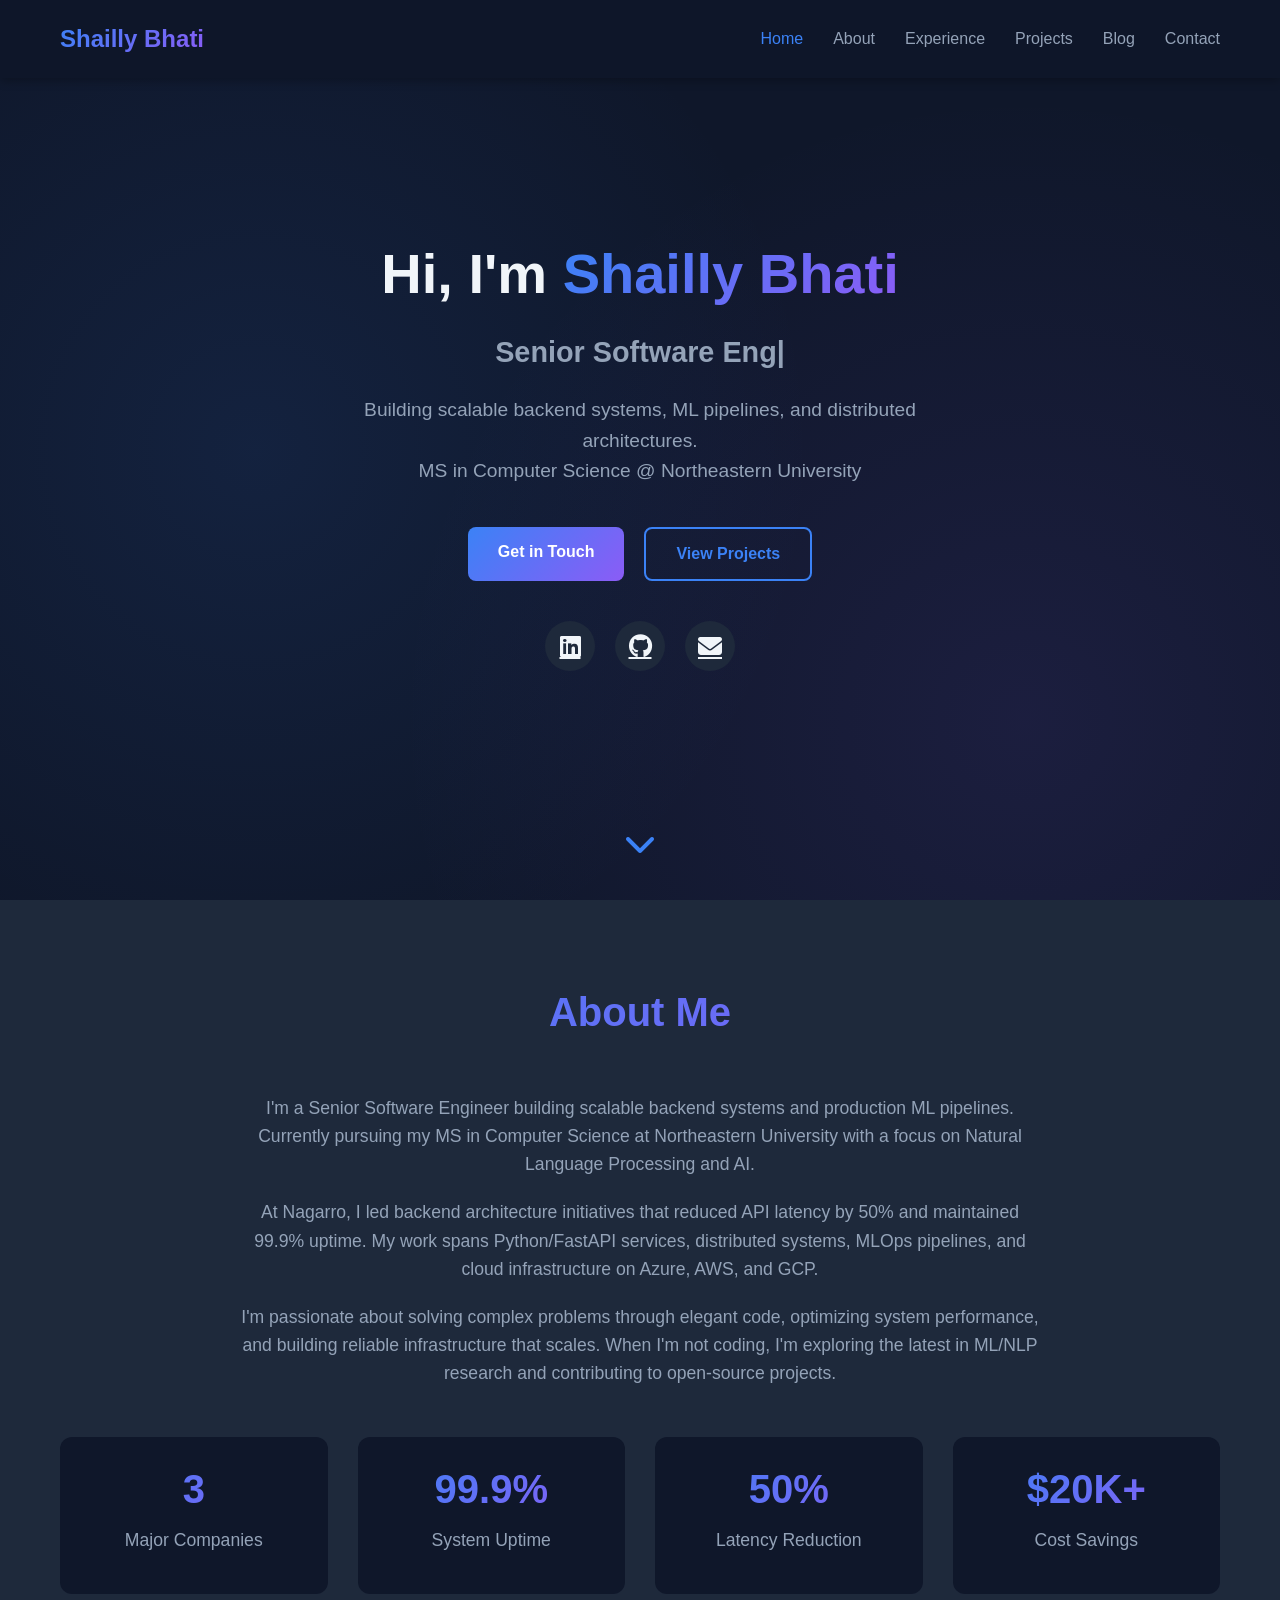
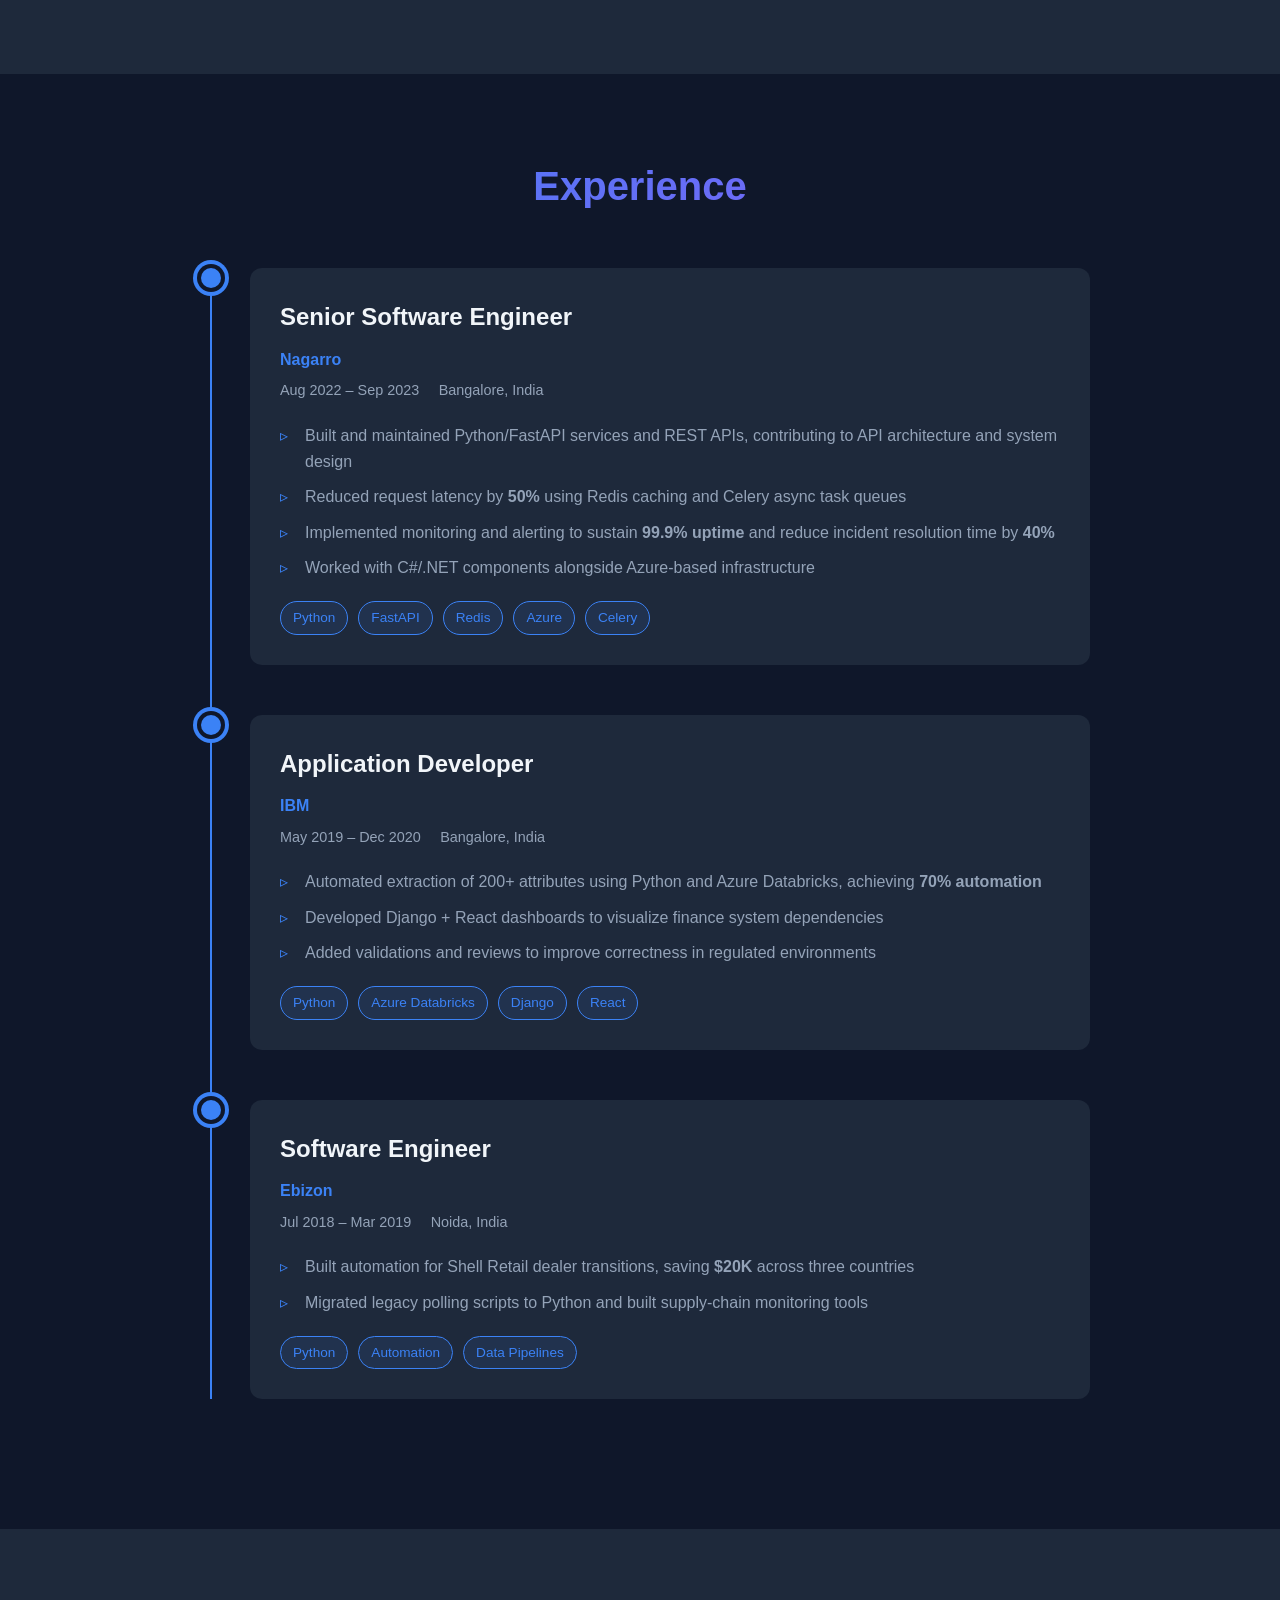
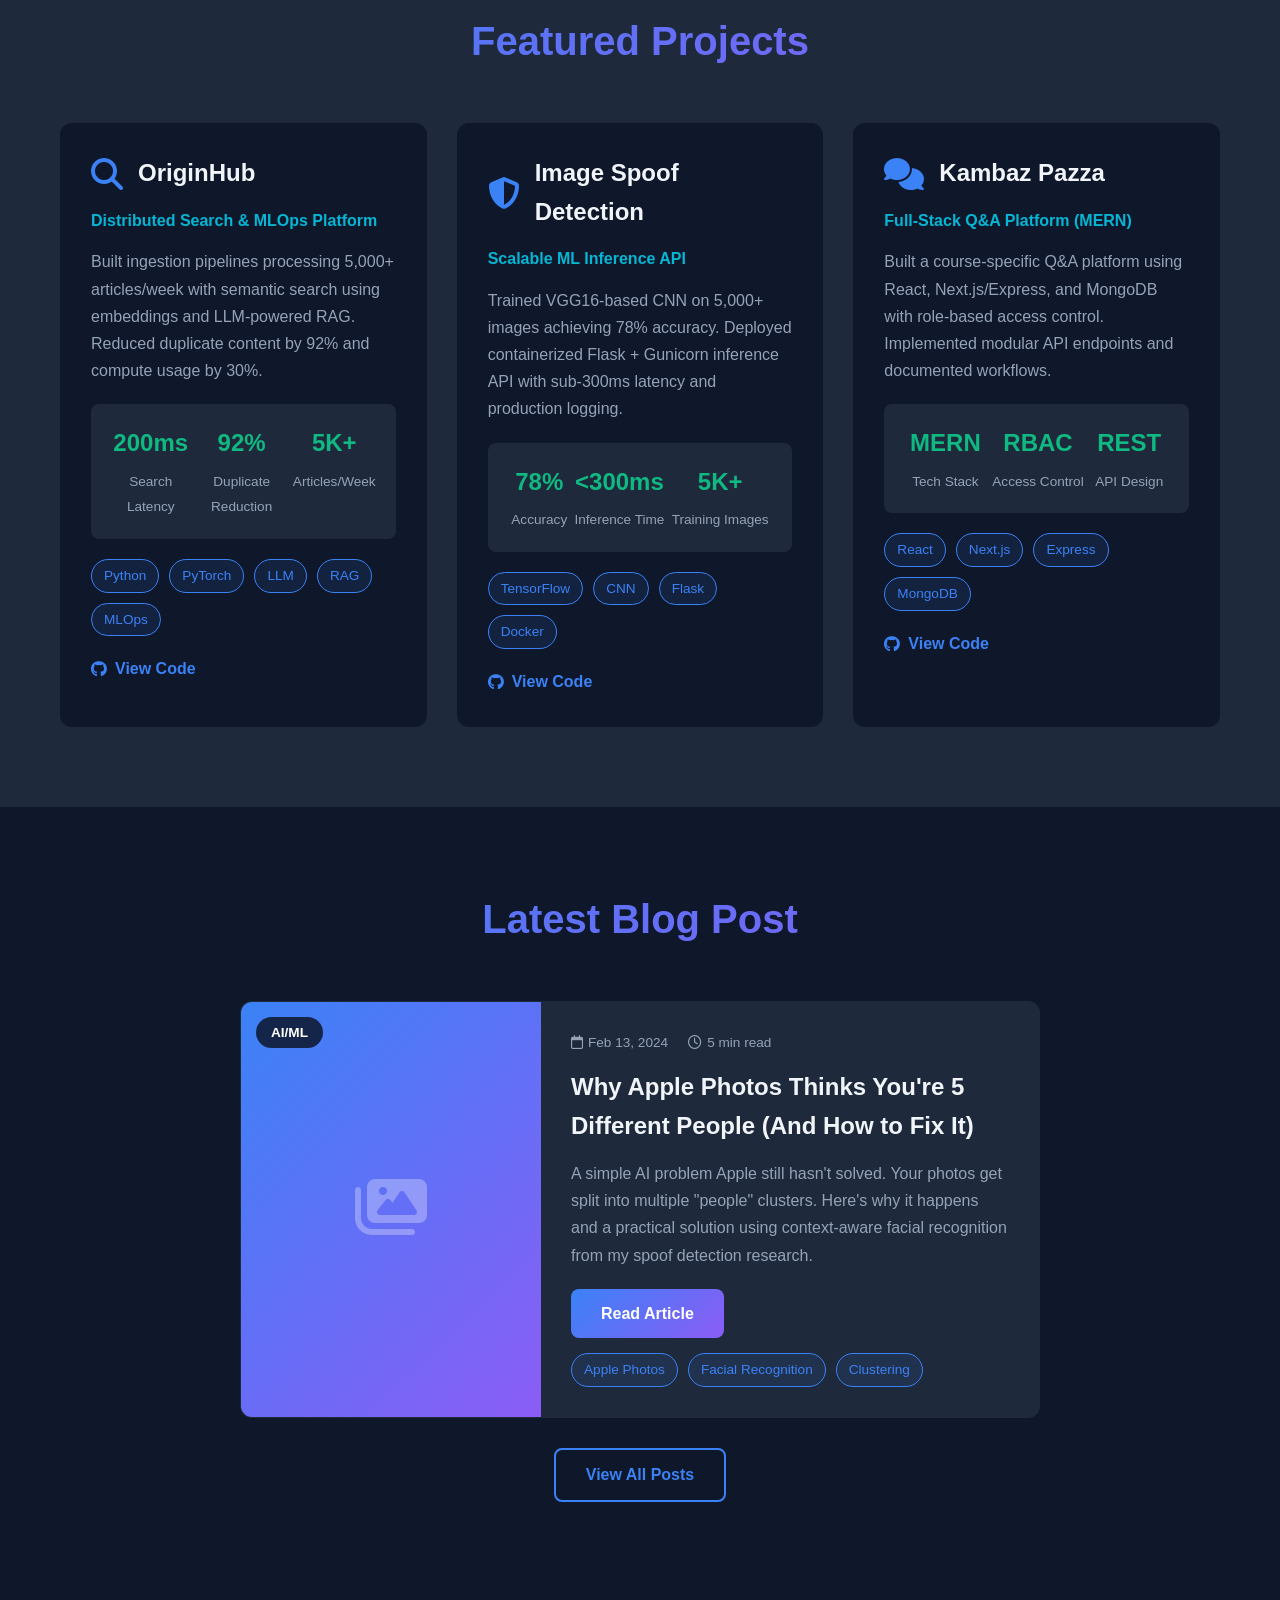
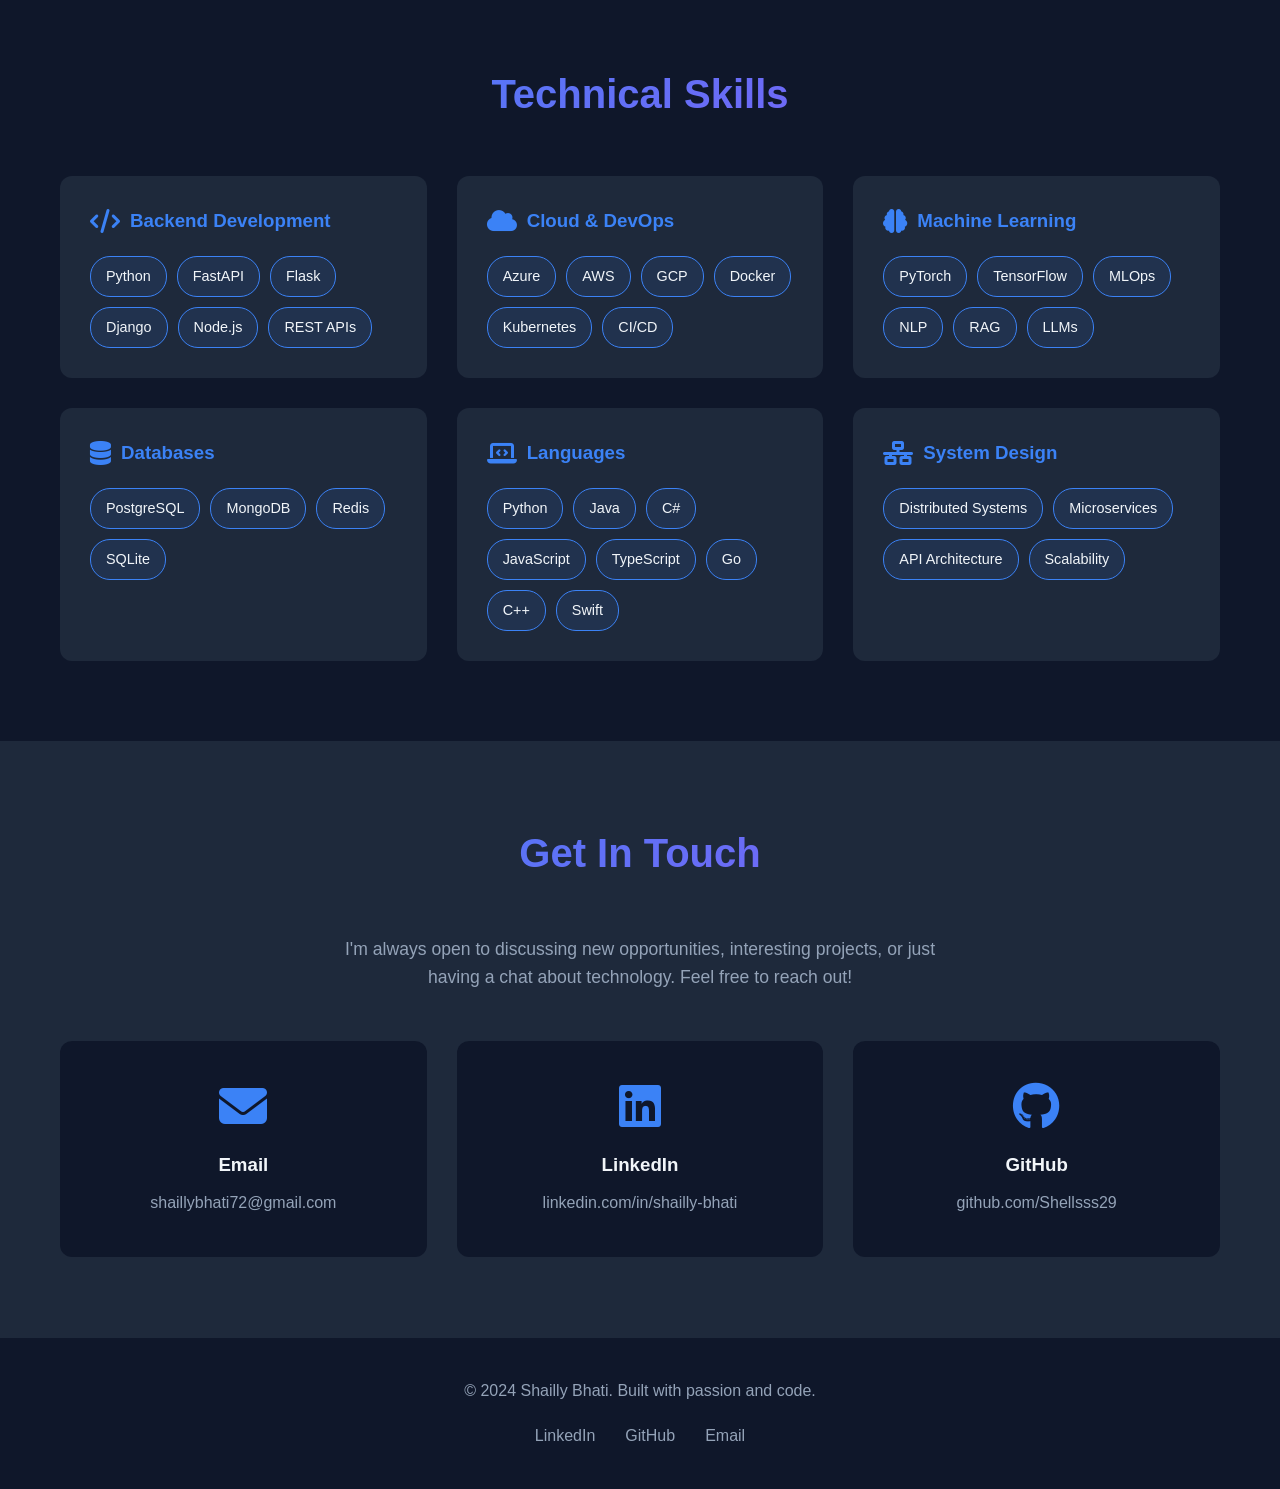
==== commit cbc506f7: "Replace Face ID blog with Apple Photos clustering problem - Changed blog topic to unsolved Apple Pho" ====
--- a/index.html
+++ b/index.html
@@ -319,24 +319,25 @@
                     <div class="blog-image">
                         <div class="blog-category">AI/ML</div>
                         <div class="blog-placeholder">
-                            <i class="fas fa-mobile-alt"></i>
+                            <i class="fas fa-images"></i>
                         </div>
                     </div>
                     <div class="blog-content">
                         <div class="blog-meta">
                             <span><i class="far fa-calendar"></i> Feb 13, 2024</span>
-                            <span><i class="far fa-clock"></i> 4 min read</span>
-                        </div>
-                        <h3>Why Face ID Fails When You Wear Glasses (And How Apple Fixed It)</h3>
+                            <span><i class="far fa-clock"></i> 5 min read</span>
+                        </div>
+                        <h3>Why Apple Photos Thinks You're 5 Different People (And How to Fix It)</h3>
                         <p>
-                            A simple AI problem that affects millions of iPhone users daily. Learn why facial recognition
-                            struggles with glasses and how it connects to anti-spoofing technology from my master's research.
+                            A simple AI problem Apple still hasn't solved. Your photos get split into multiple "people"
+                            clusters. Here's why it happens and a practical solution using context-aware facial recognition
+                            from my spoof detection research.
                         </p>
                         <a href="blog-post-1.html" class="btn btn-primary">Read Article</a>
                         <div class="blog-tags">
-                            <span class="tag">Face ID</span>
+                            <span class="tag">Apple Photos</span>
                             <span class="tag">Facial Recognition</span>
-                            <span class="tag">Spoof Detection</span>
+                            <span class="tag">Clustering</span>
                         </div>
                     </div>
                 </article>
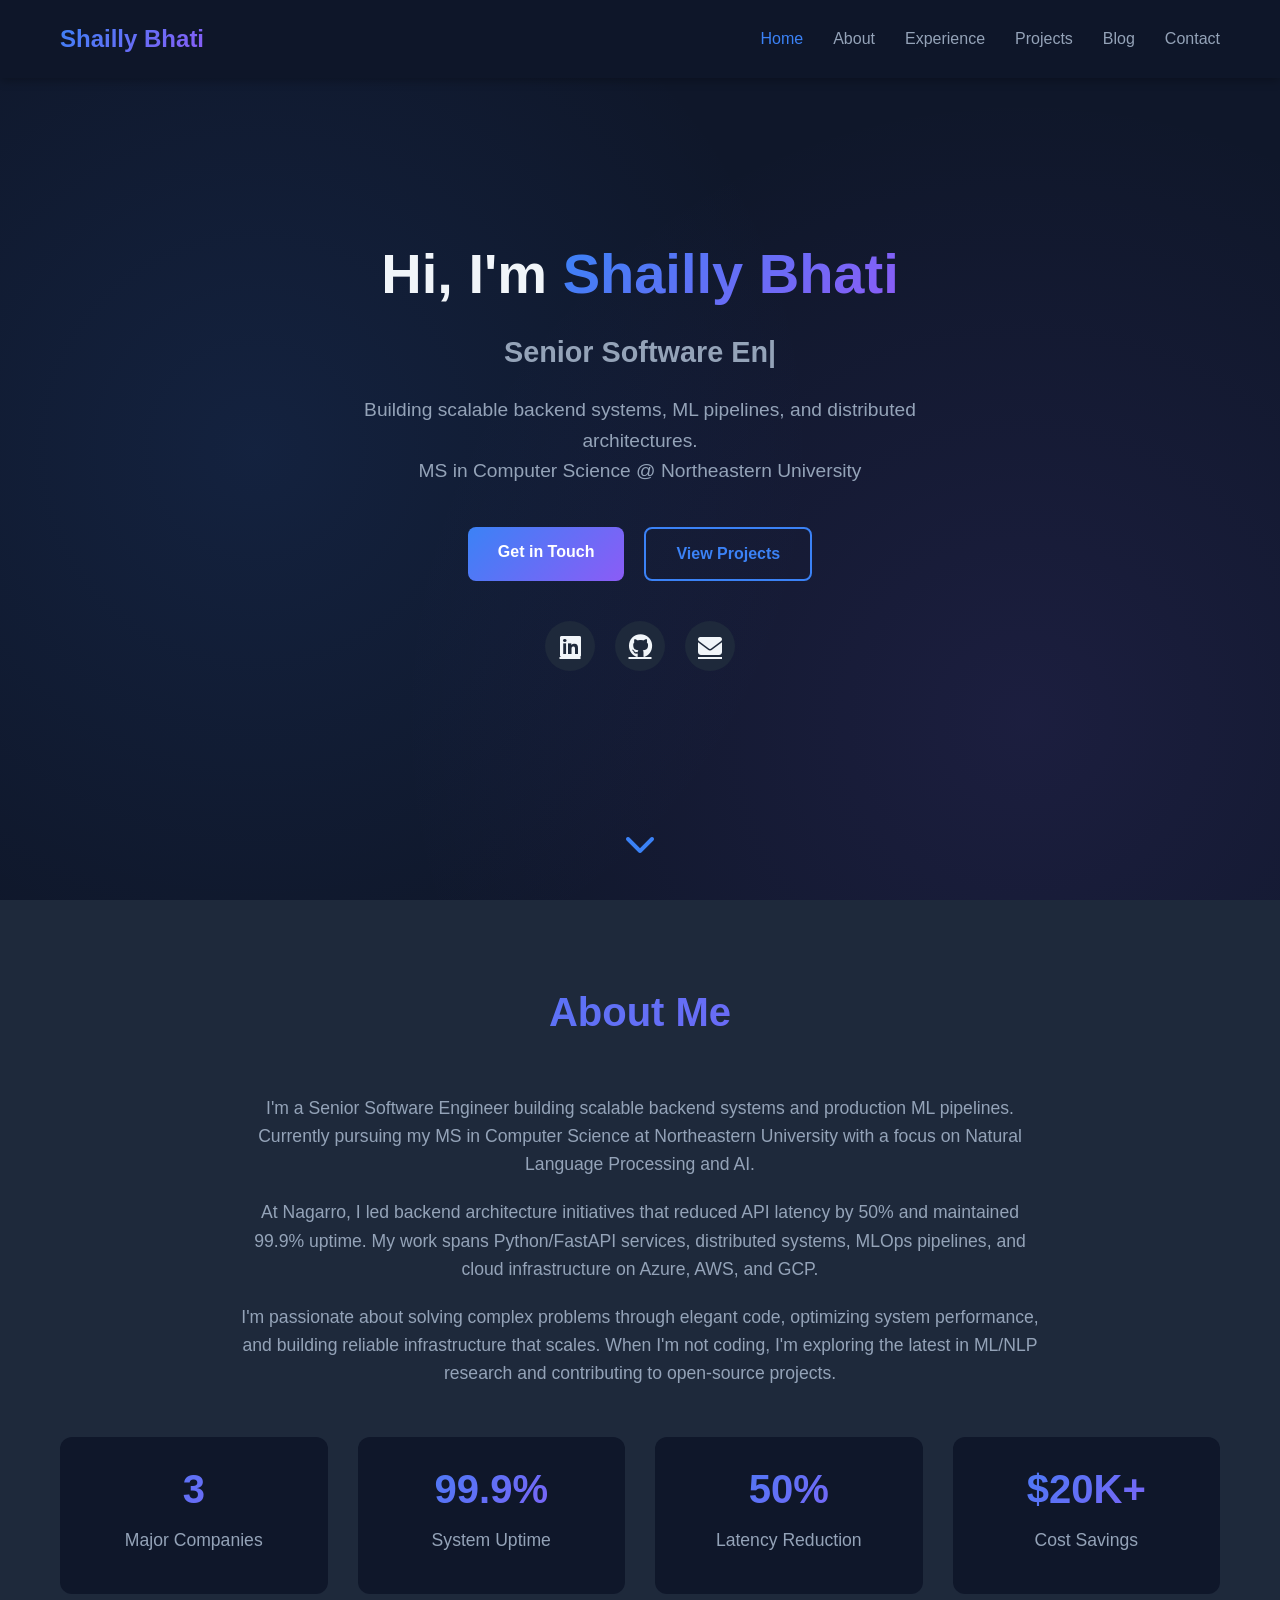
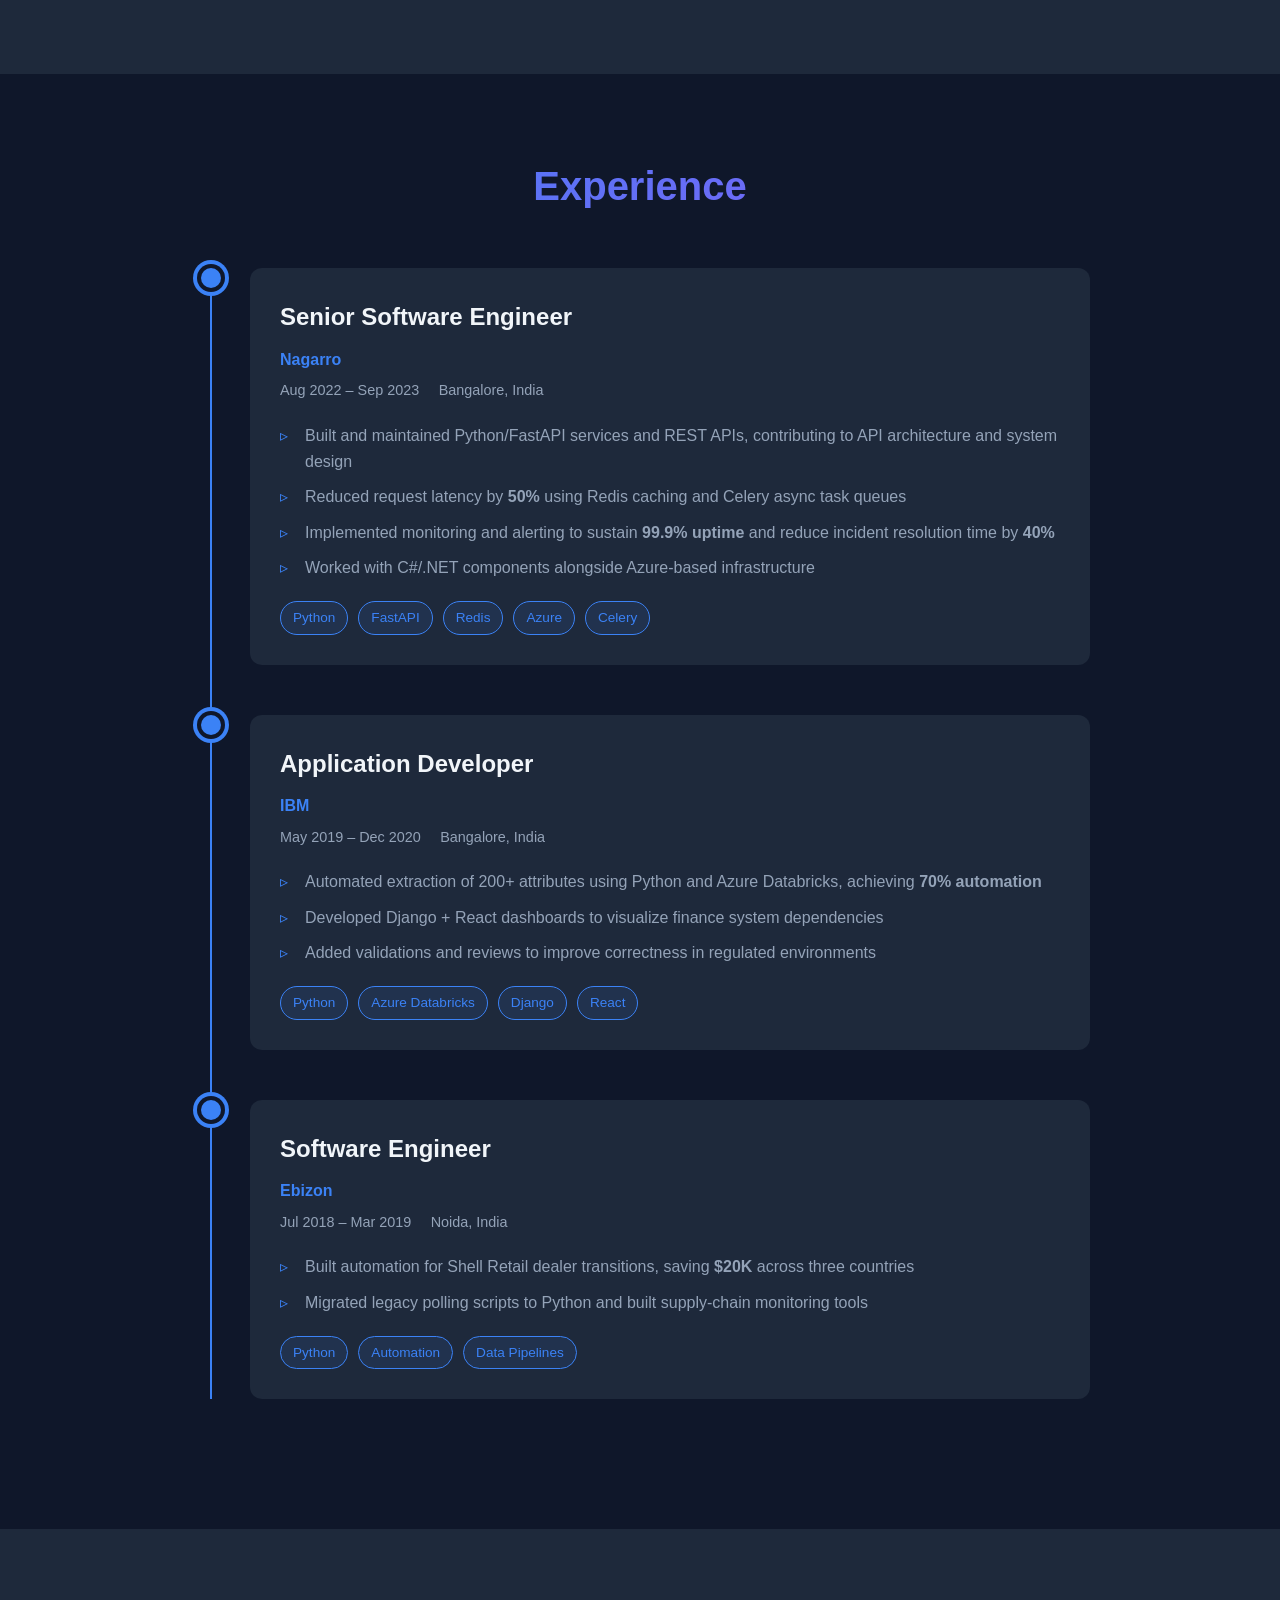
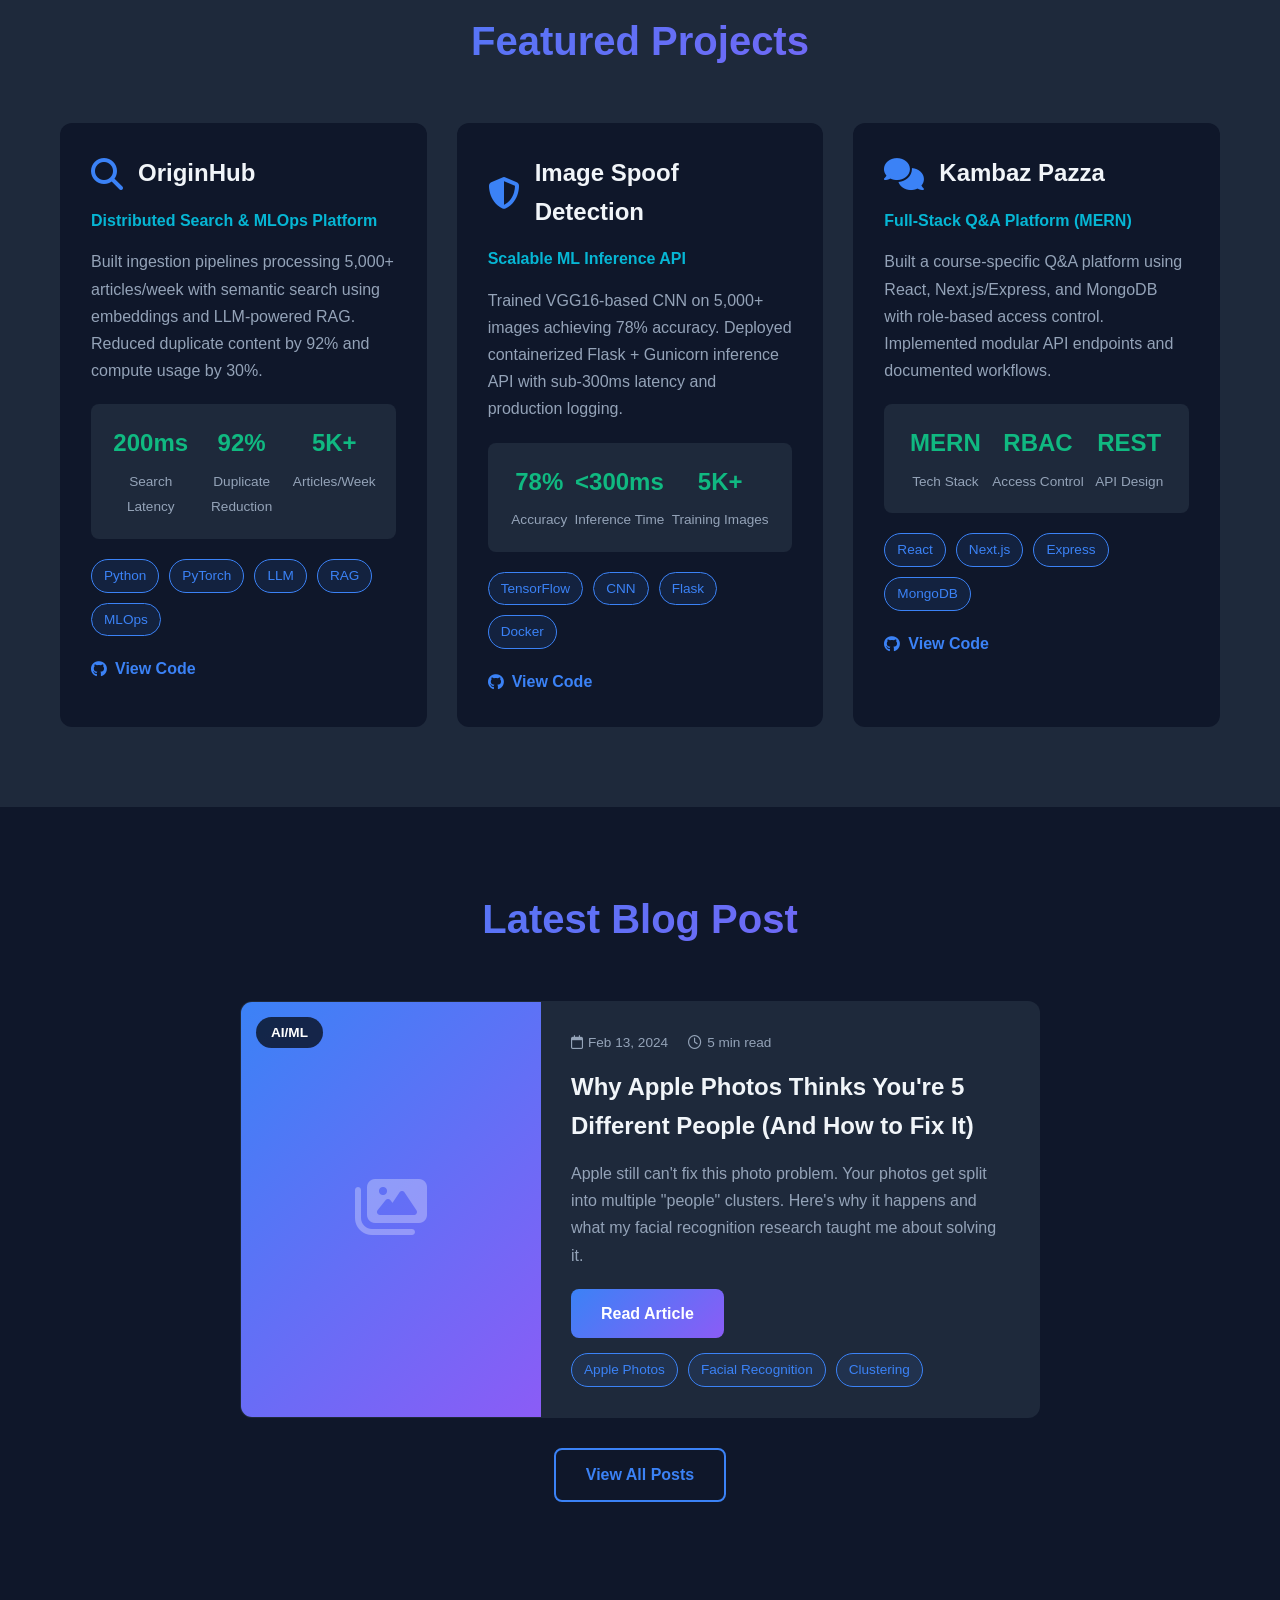
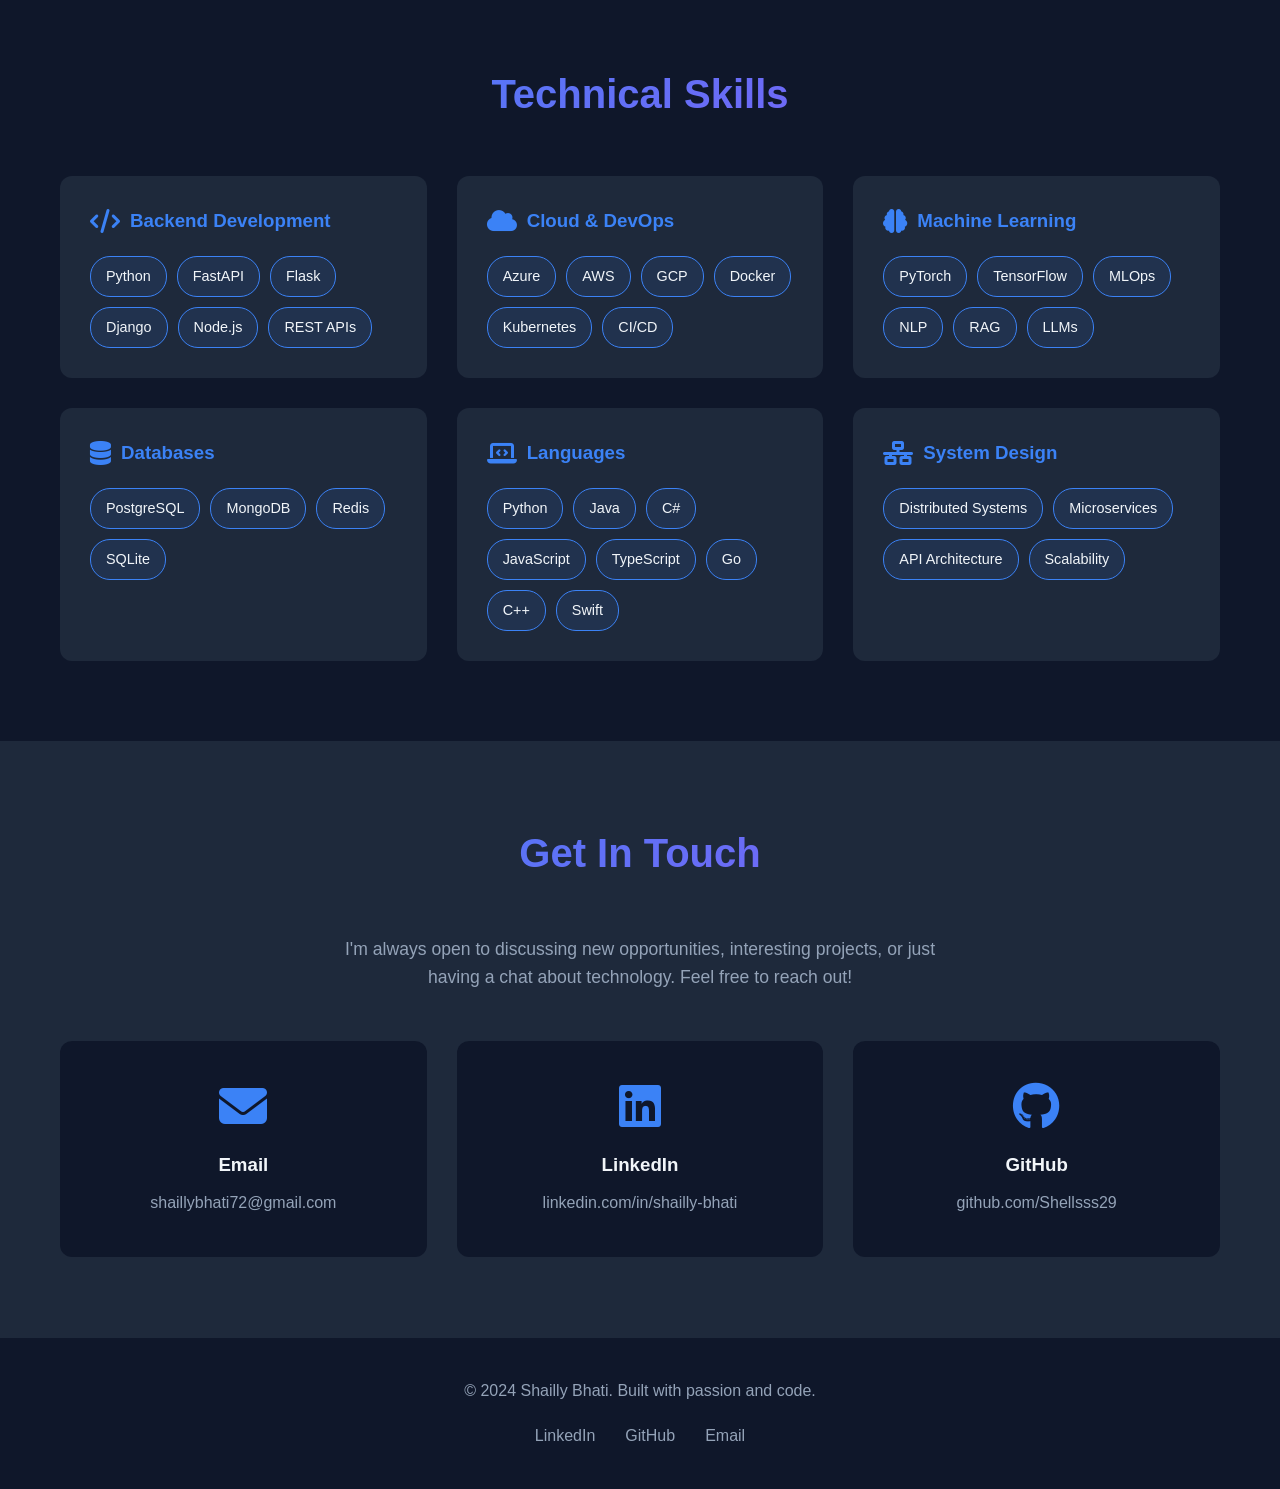
==== commit e4ab9c0d: "Rewrite blog post to sound more human and natural - Removed AI writing patterns (em dashes, overly s" ====
--- a/index.html
+++ b/index.html
@@ -329,9 +329,9 @@
                         </div>
                         <h3>Why Apple Photos Thinks You're 5 Different People (And How to Fix It)</h3>
                         <p>
-                            A simple AI problem Apple still hasn't solved. Your photos get split into multiple "people"
-                            clusters. Here's why it happens and a practical solution using context-aware facial recognition
-                            from my spoof detection research.
+                            Apple still can't fix this photo problem. Your photos get split into multiple "people"
+                            clusters. Here's why it happens and what my facial recognition research taught me about
+                            solving it.
                         </p>
                         <a href="blog-post-1.html" class="btn btn-primary">Read Article</a>
                         <div class="blog-tags">
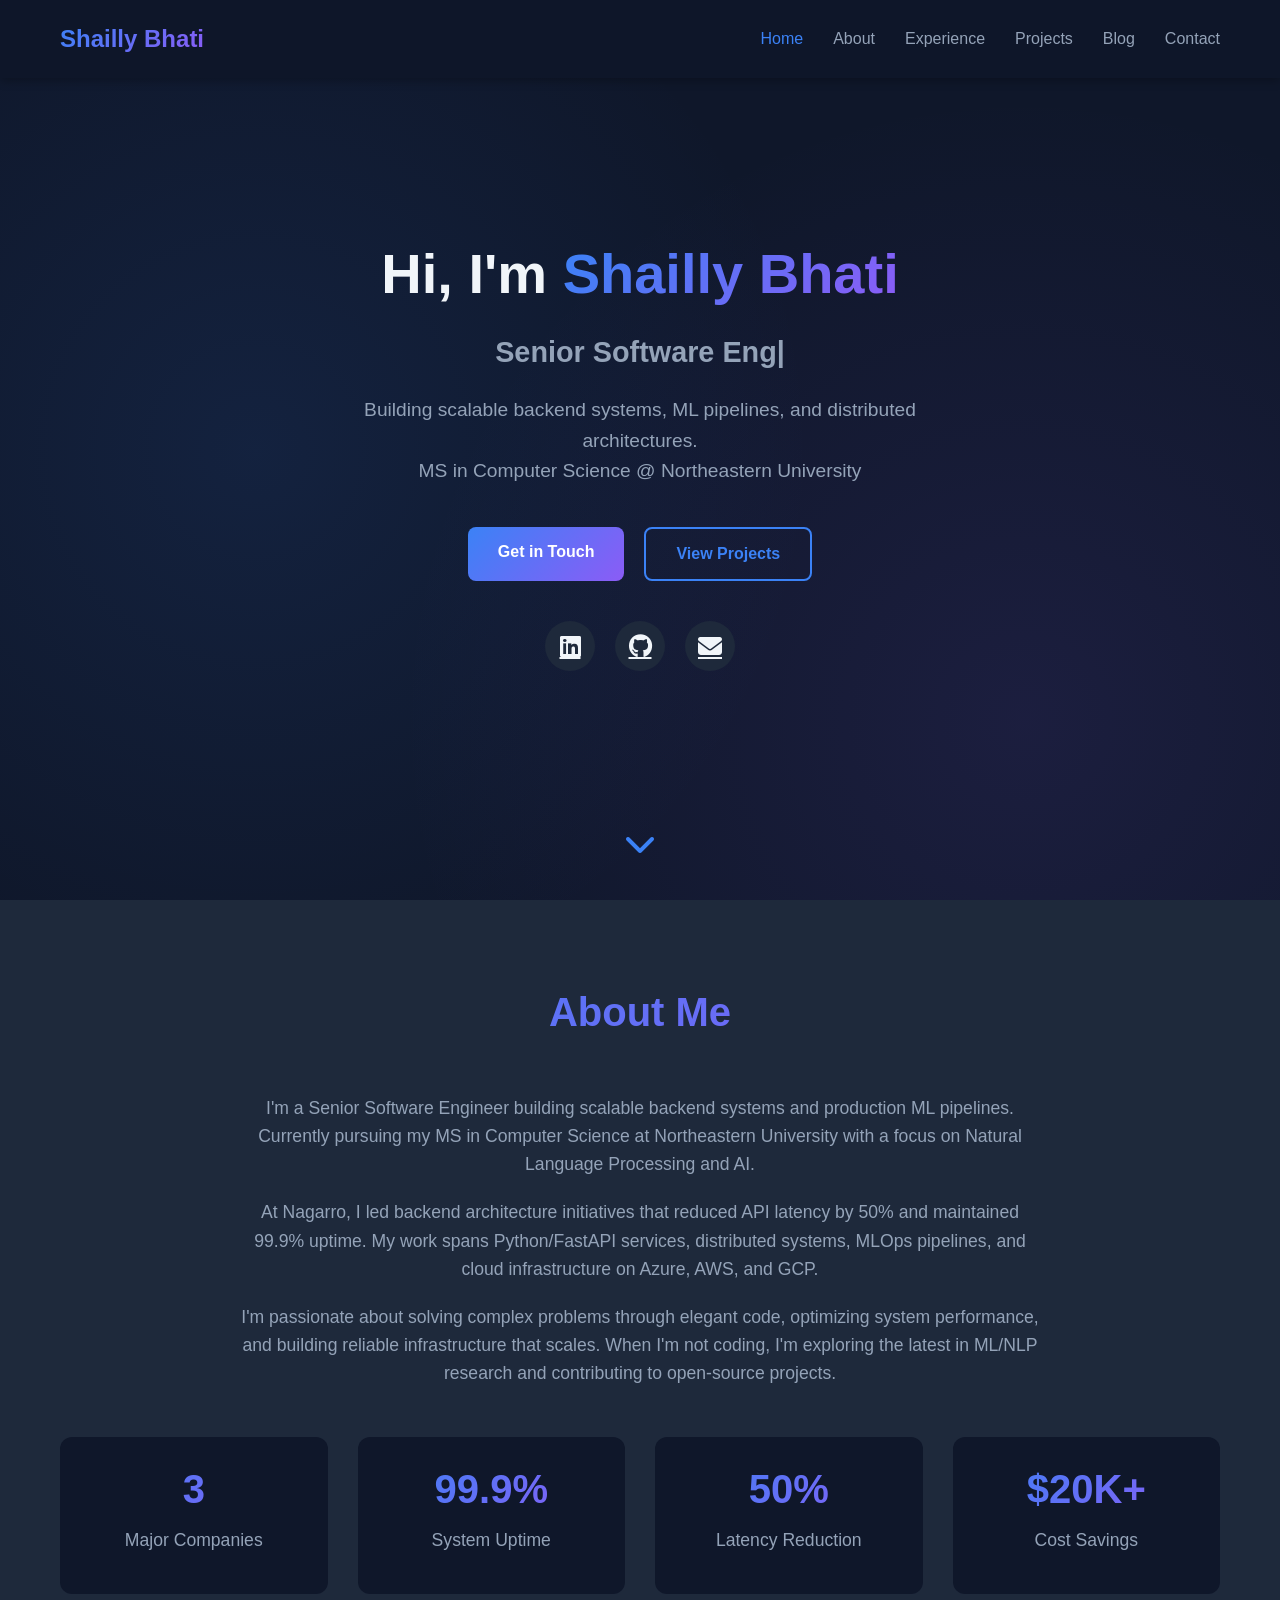
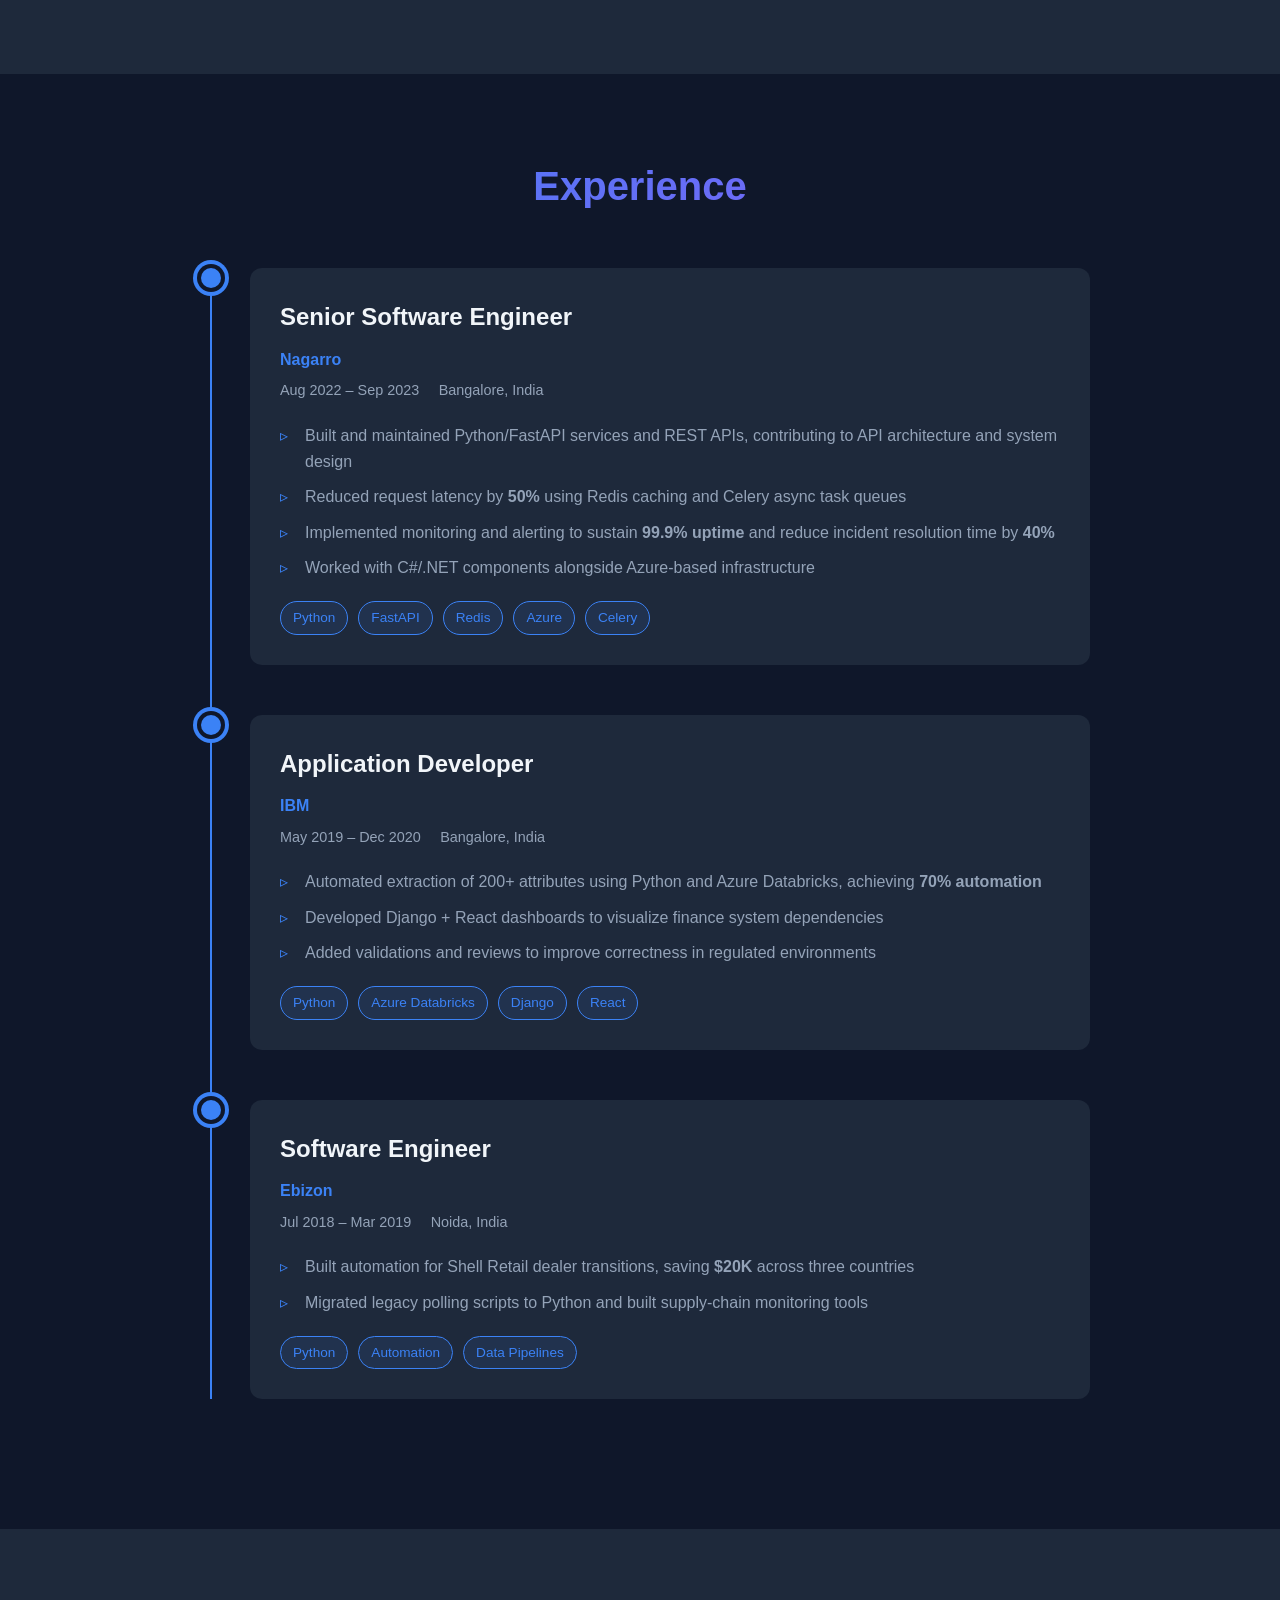
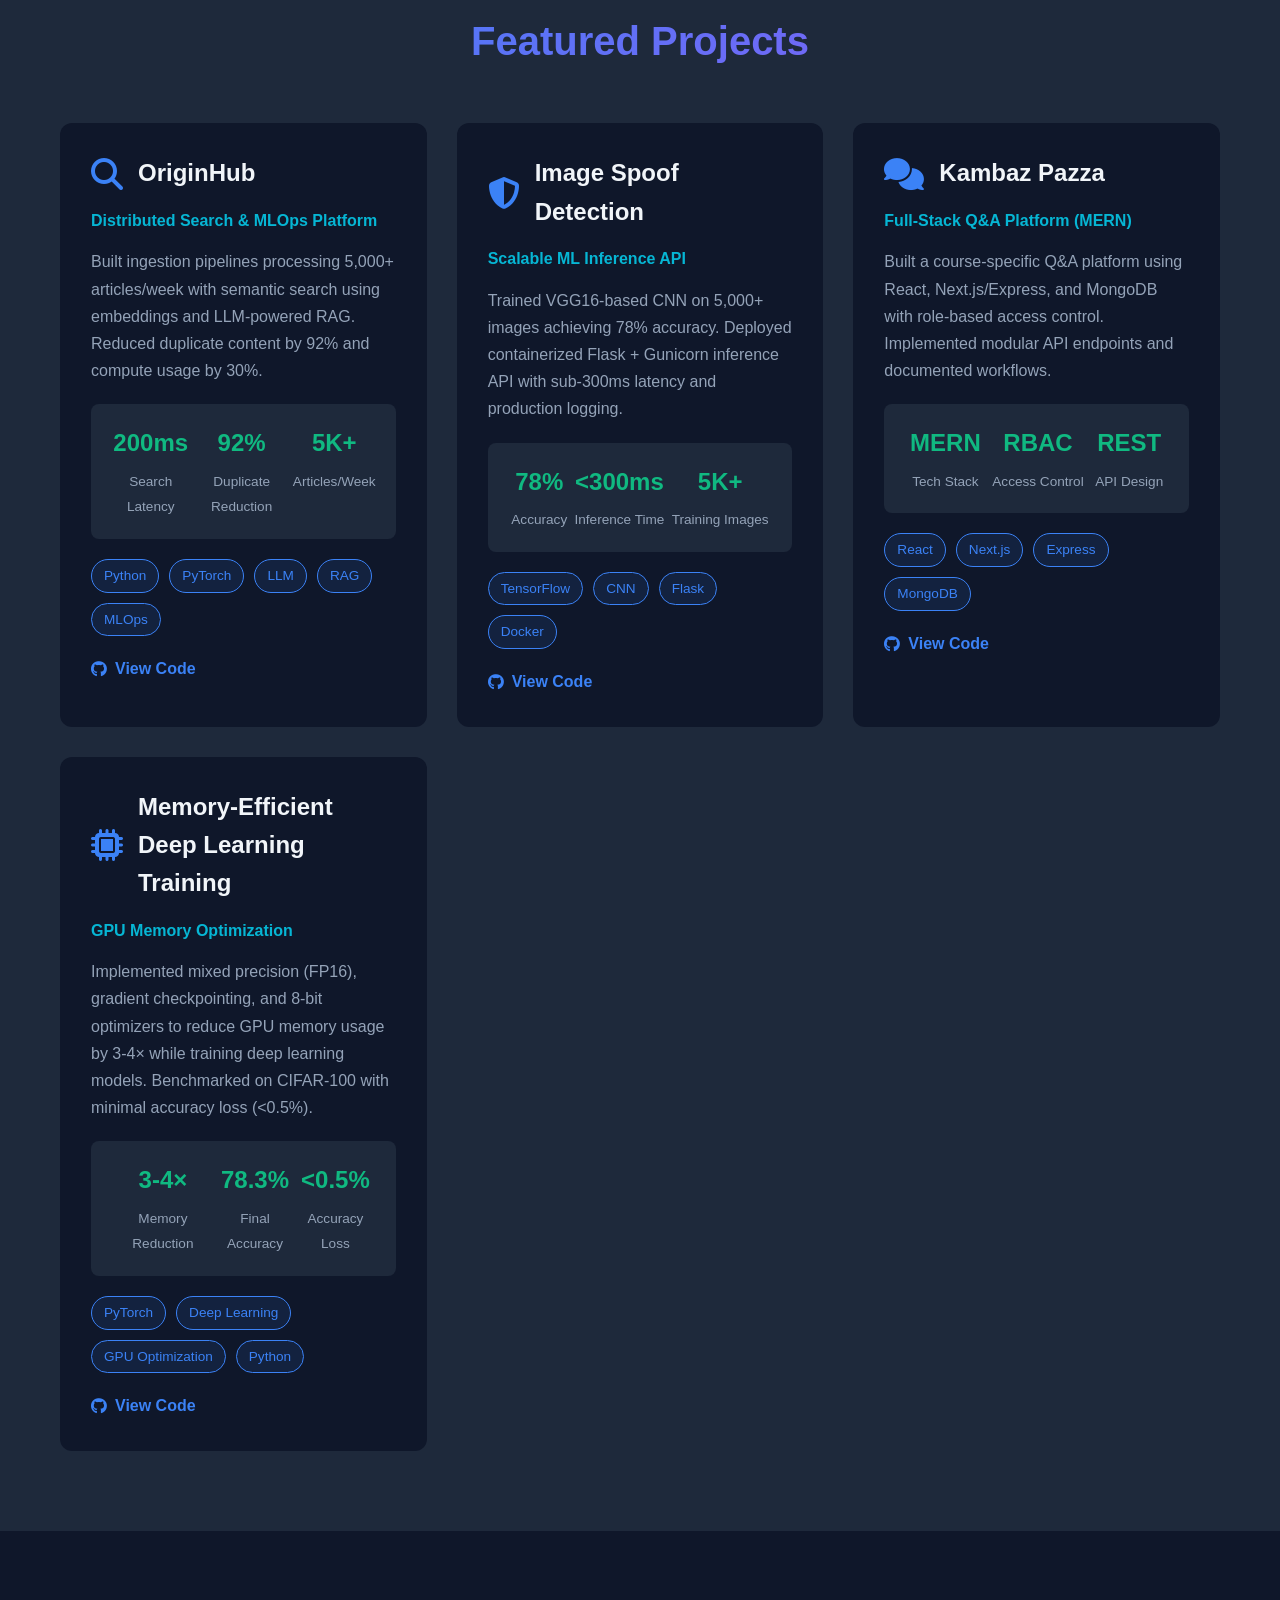
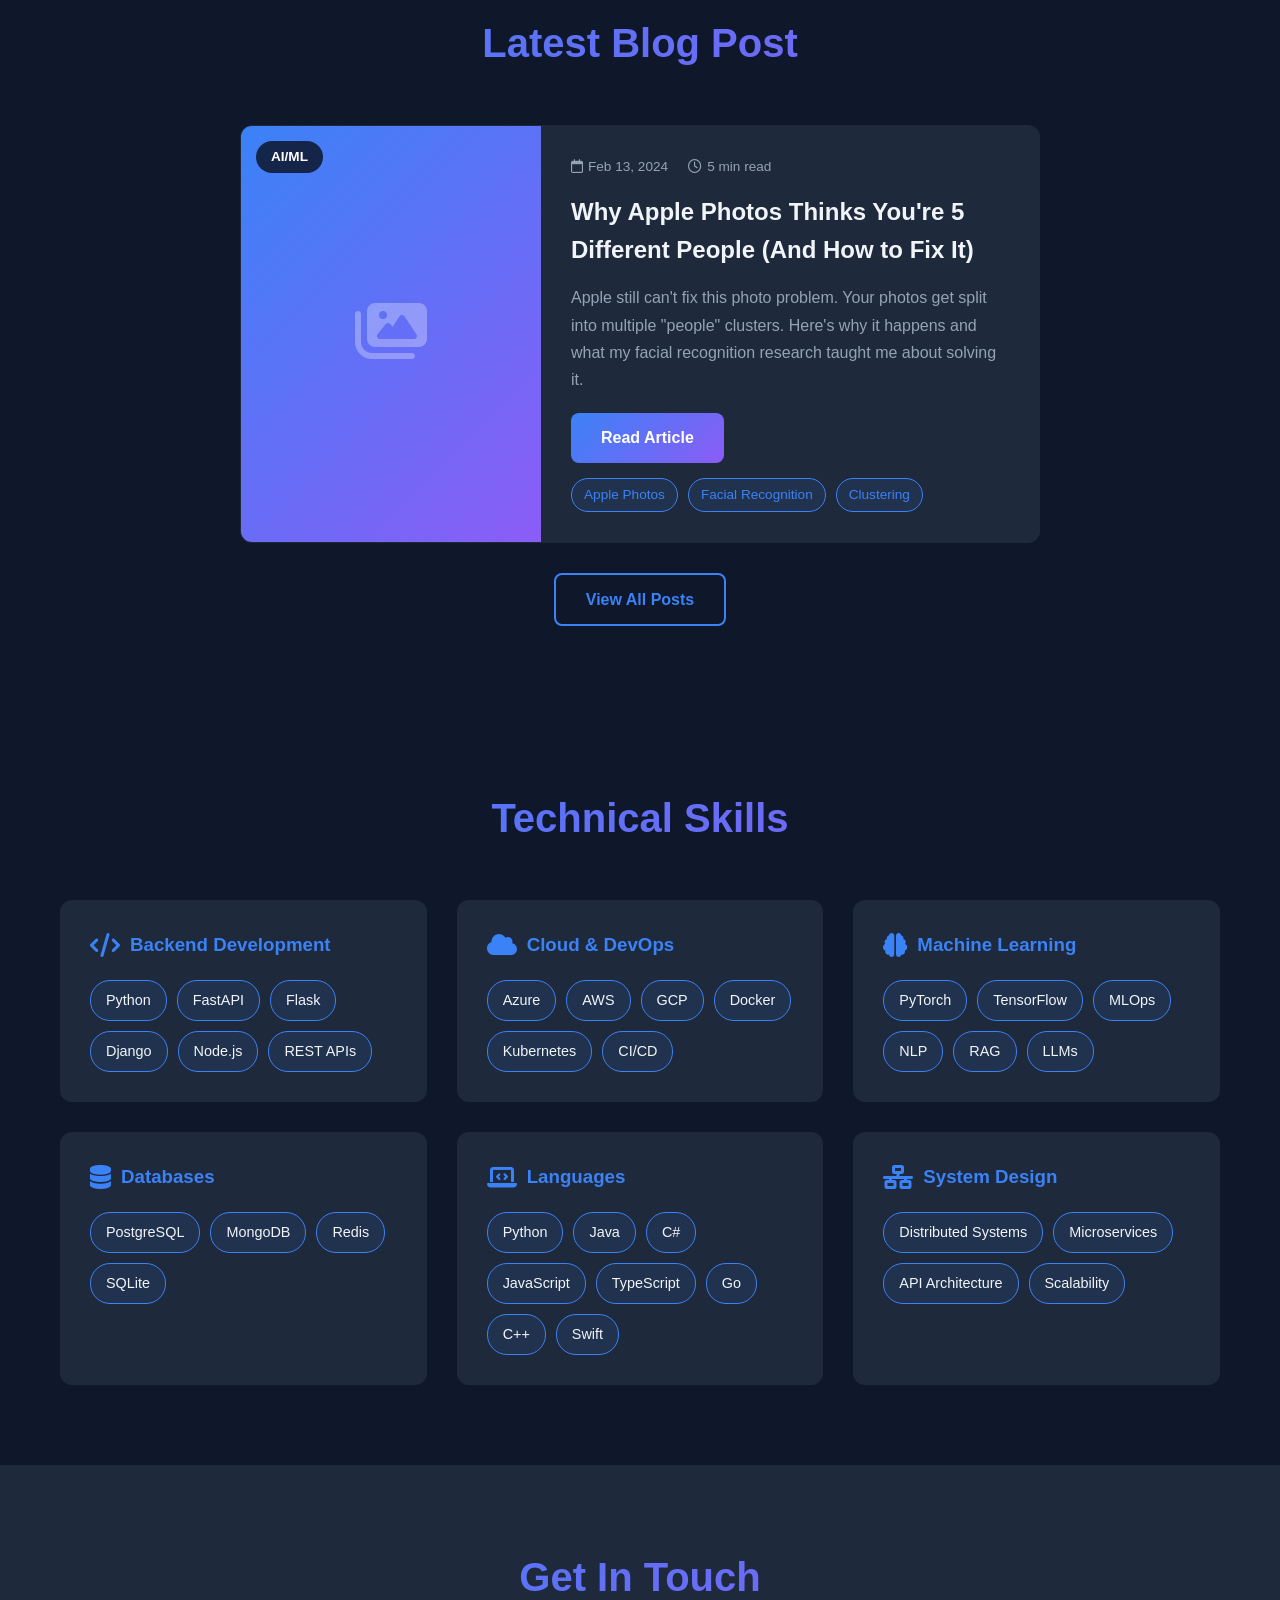
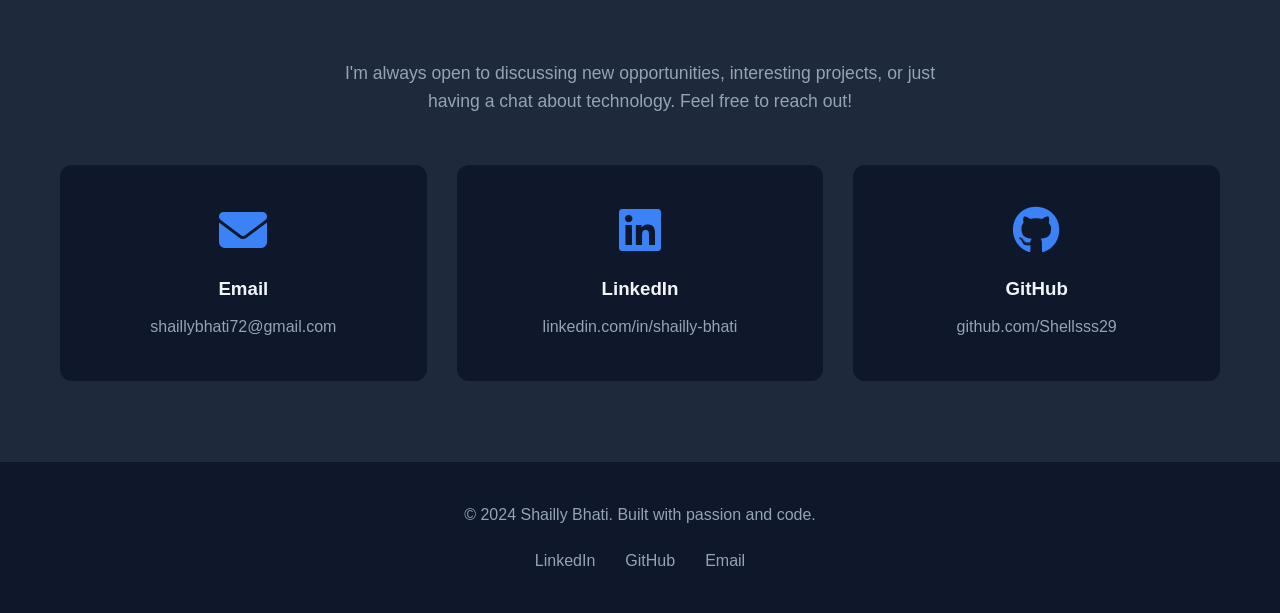
==== commit 842af85a: "Add Memory-Efficient Deep Learning Training project" ====
--- a/index.html
+++ b/index.html
@@ -302,6 +302,45 @@
                     </div>
                     <div class="project-links">
                         <a href="https://github.com/Shellsss29" class="project-link">
+                            <i class="fab fa-github"></i> View Code
+                        </a>
+                    </div>
+                </div>
+
+                <!-- Memory-Efficient Training -->
+                <div class="project-card">
+                    <div class="project-header">
+                        <i class="fas fa-microchip project-icon"></i>
+                        <h3>Memory-Efficient Deep Learning Training</h3>
+                    </div>
+                    <p class="project-subtitle">GPU Memory Optimization</p>
+                    <p class="project-description">
+                        Implemented mixed precision (FP16), gradient checkpointing, and 8-bit optimizers to reduce
+                        GPU memory usage by 3-4× while training deep learning models. Benchmarked on CIFAR-100 with
+                        minimal accuracy loss (&lt;0.5%).
+                    </p>
+                    <div class="project-metrics">
+                        <div class="metric">
+                            <strong>3-4×</strong>
+                            <span>Memory Reduction</span>
+                        </div>
+                        <div class="metric">
+                            <strong>78.3%</strong>
+                            <span>Final Accuracy</span>
+                        </div>
+                        <div class="metric">
+                            <strong>&lt;0.5%</strong>
+                            <span>Accuracy Loss</span>
+                        </div>
+                    </div>
+                    <div class="tags">
+                        <span class="tag">PyTorch</span>
+                        <span class="tag">Deep Learning</span>
+                        <span class="tag">GPU Optimization</span>
+                        <span class="tag">Python</span>
+                    </div>
+                    <div class="project-links">
+                        <a href="https://github.com/Shellsss29/memory-efficient-training" class="project-link">
                             <i class="fab fa-github"></i> View Code
                         </a>
                     </div>
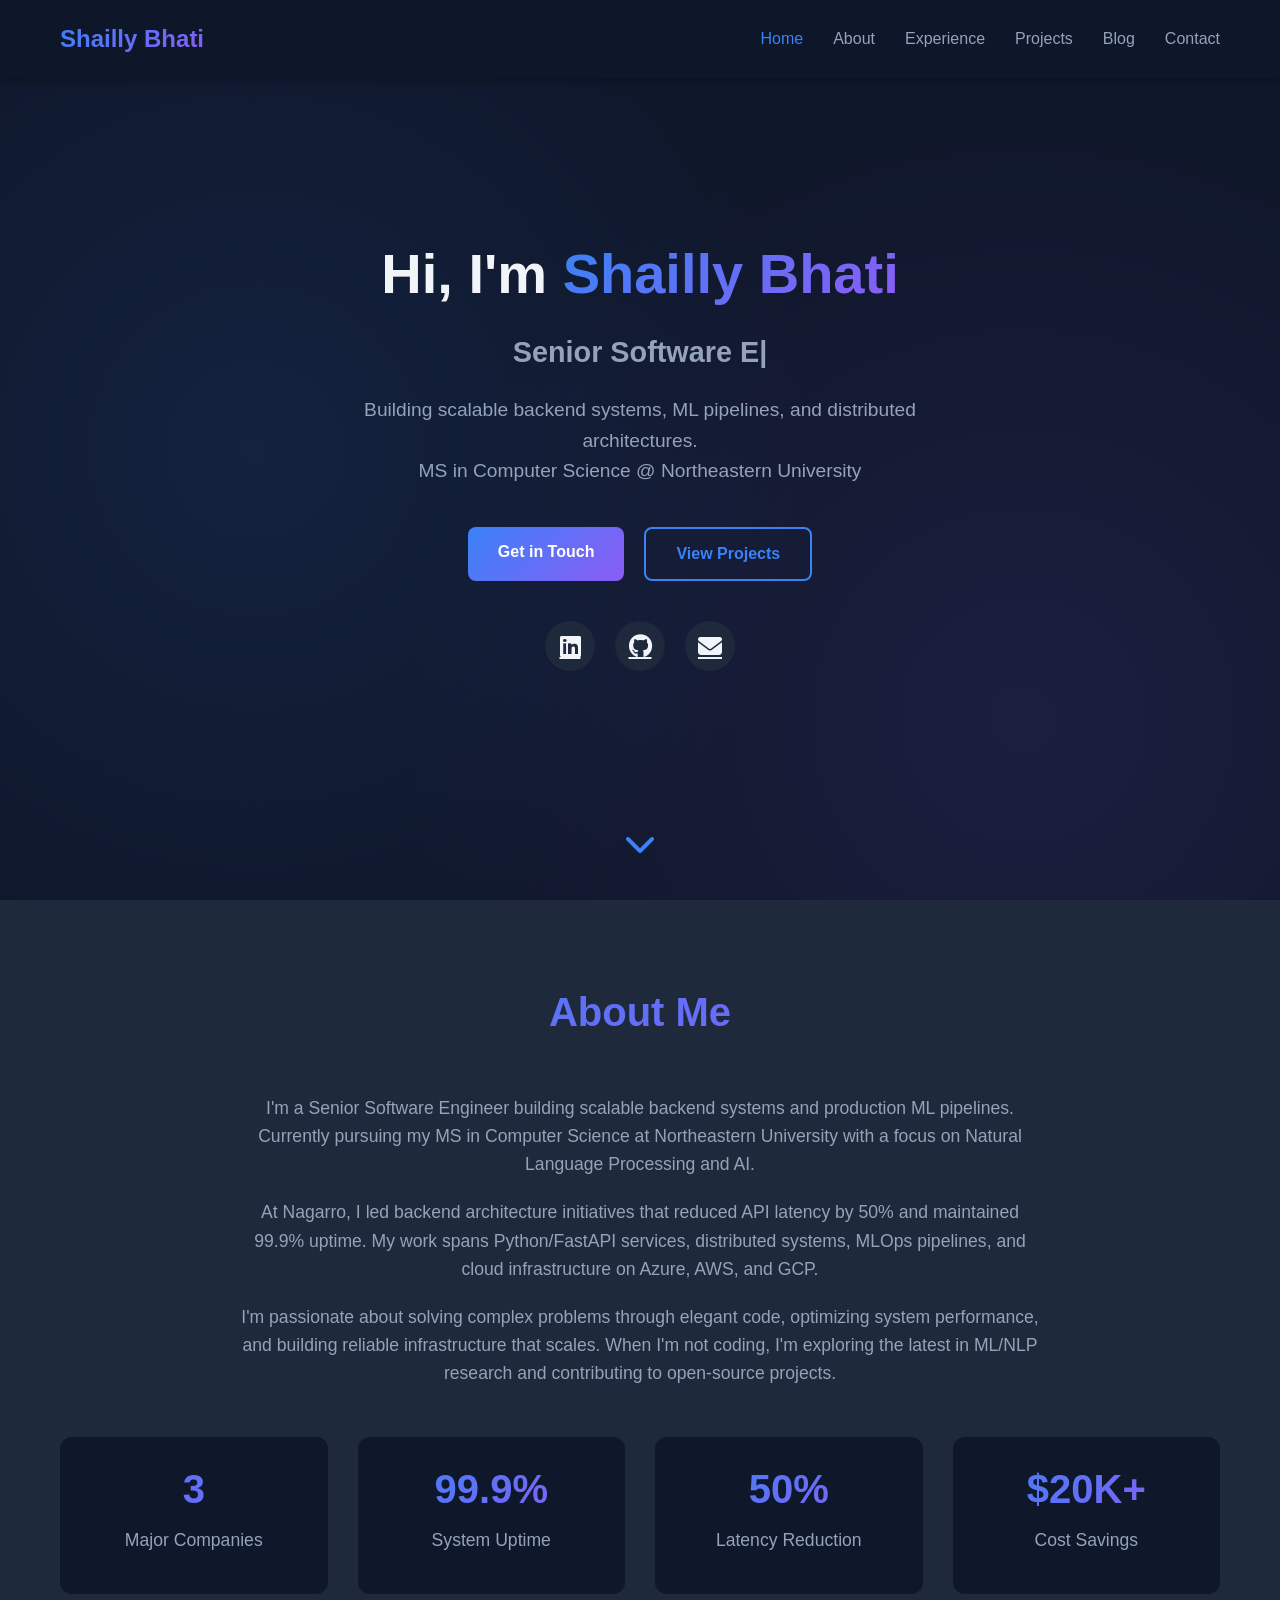
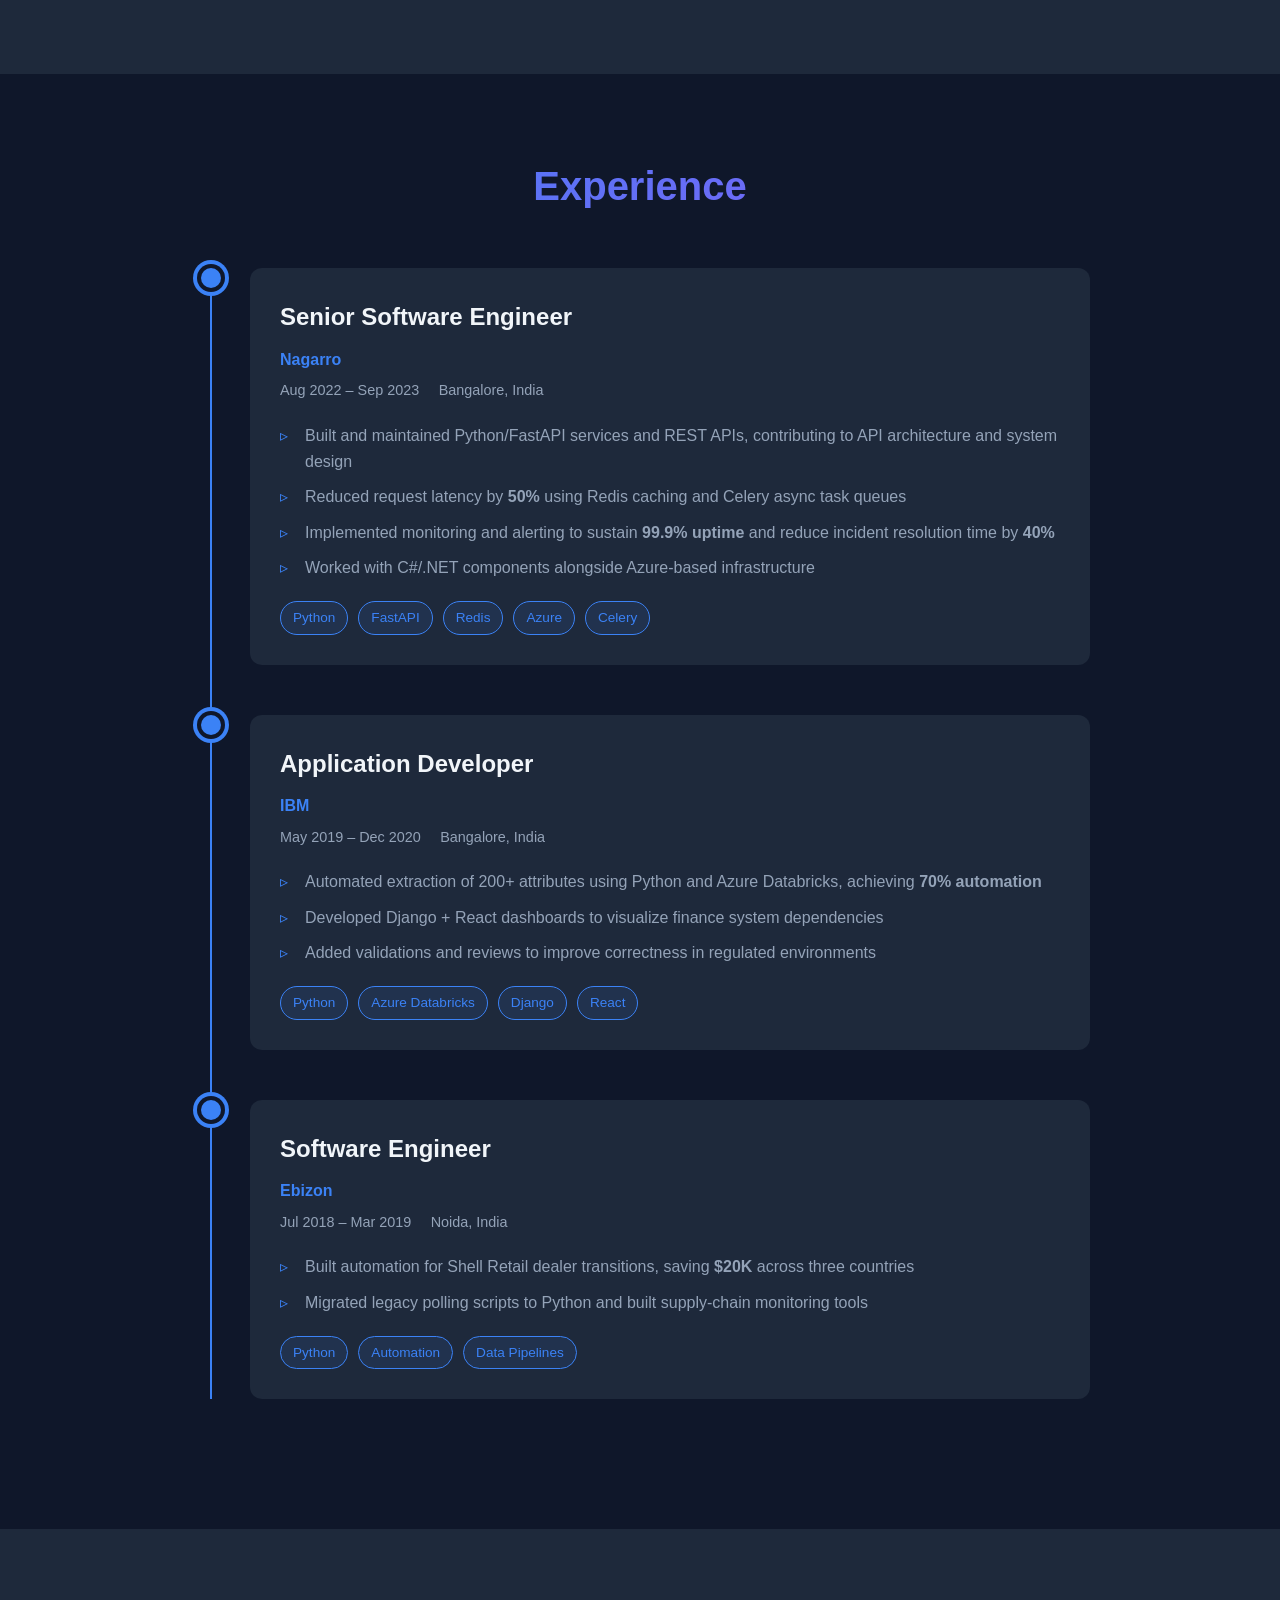
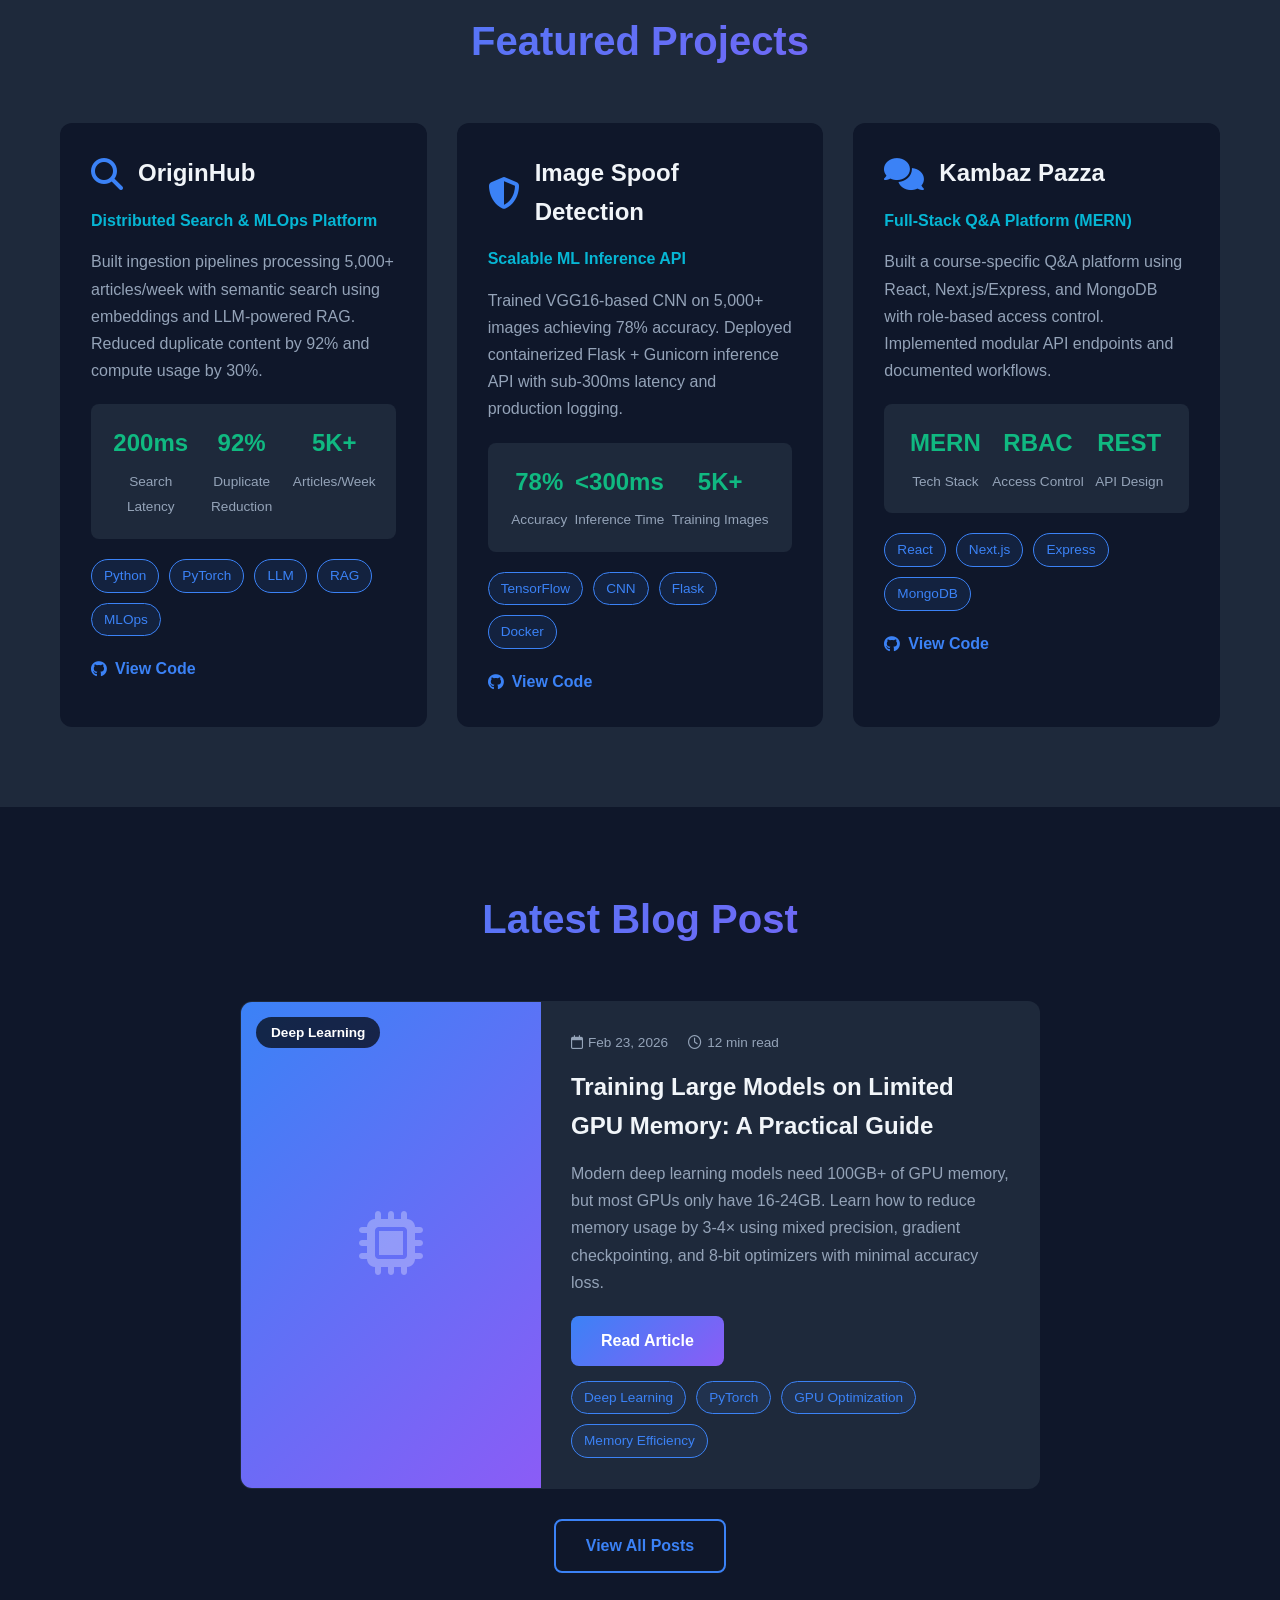
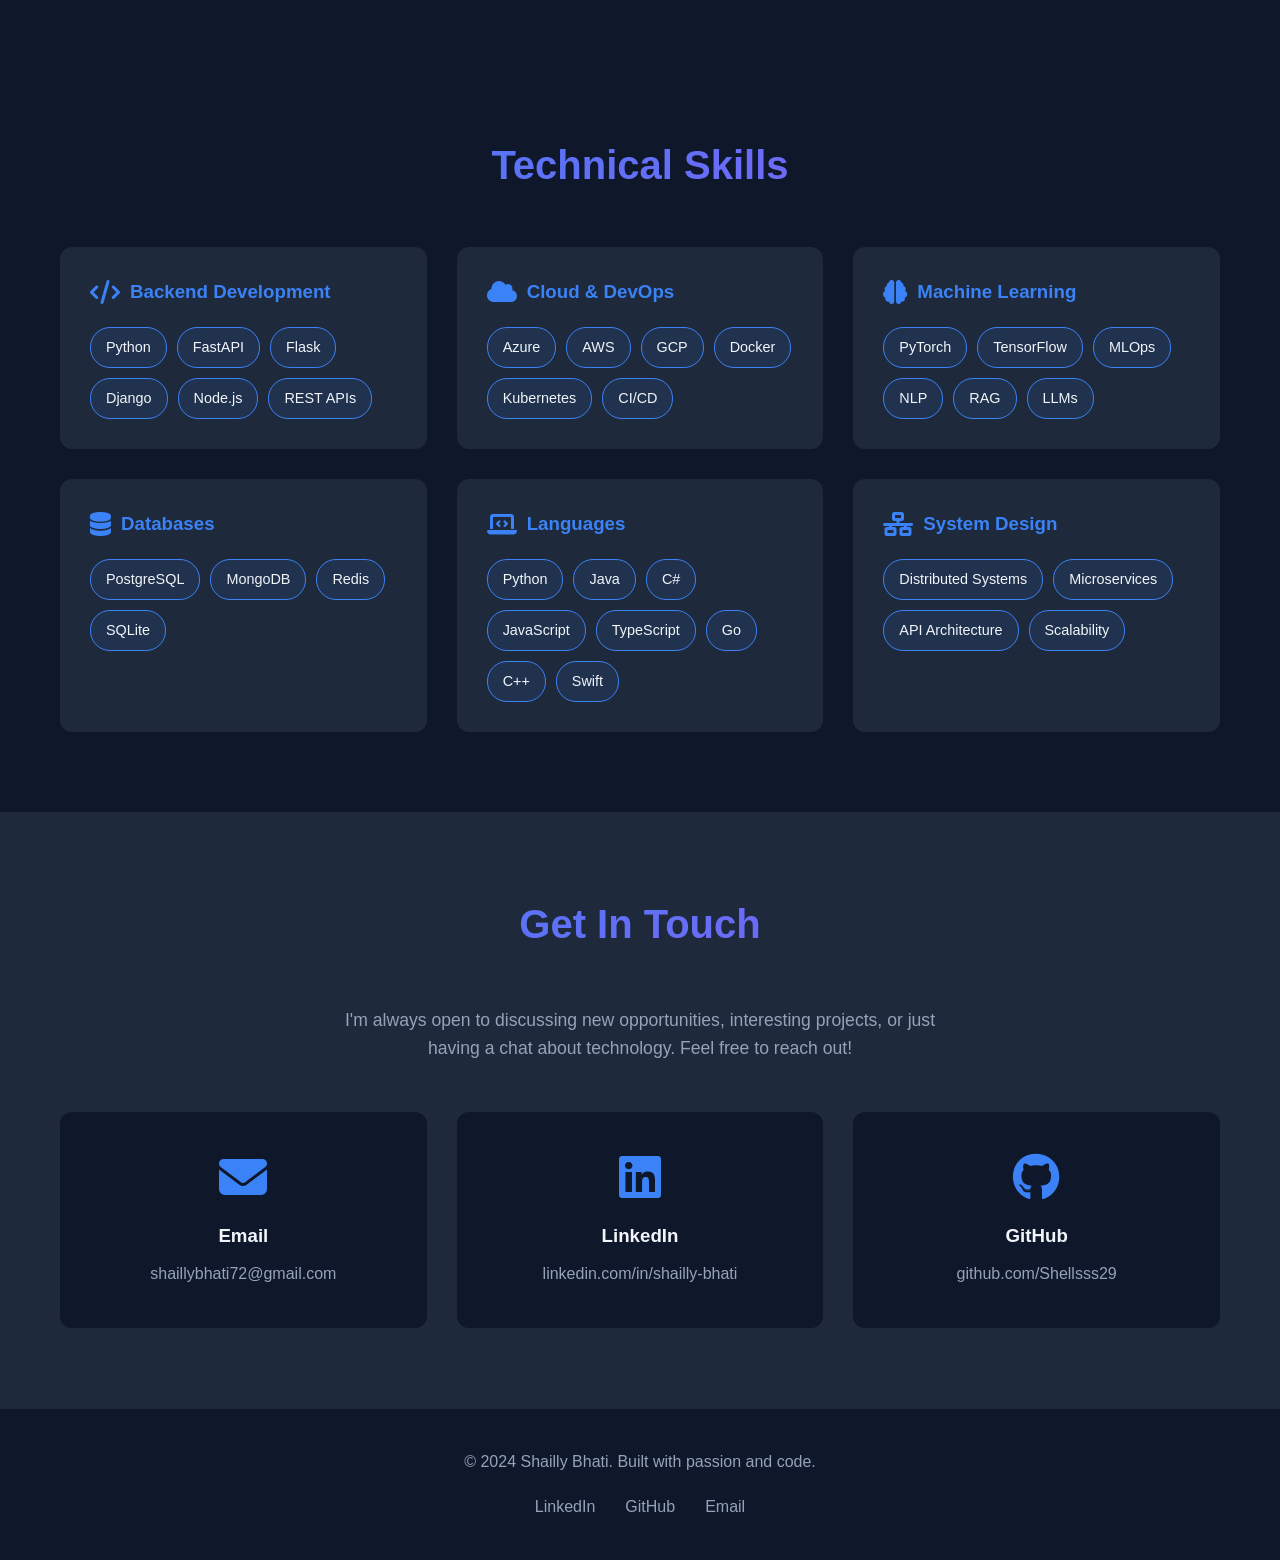
==== commit bd5dd12f: "Add memory-efficient training blog post" ====
--- a/index.html
+++ b/index.html
@@ -306,45 +306,6 @@
                         </a>
                     </div>
                 </div>
-
-                <!-- Memory-Efficient Training -->
-                <div class="project-card">
-                    <div class="project-header">
-                        <i class="fas fa-microchip project-icon"></i>
-                        <h3>Memory-Efficient Deep Learning Training</h3>
-                    </div>
-                    <p class="project-subtitle">GPU Memory Optimization</p>
-                    <p class="project-description">
-                        Implemented mixed precision (FP16), gradient checkpointing, and 8-bit optimizers to reduce
-                        GPU memory usage by 3-4× while training deep learning models. Benchmarked on CIFAR-100 with
-                        minimal accuracy loss (&lt;0.5%).
-                    </p>
-                    <div class="project-metrics">
-                        <div class="metric">
-                            <strong>3-4×</strong>
-                            <span>Memory Reduction</span>
-                        </div>
-                        <div class="metric">
-                            <strong>78.3%</strong>
-                            <span>Final Accuracy</span>
-                        </div>
-                        <div class="metric">
-                            <strong>&lt;0.5%</strong>
-                            <span>Accuracy Loss</span>
-                        </div>
-                    </div>
-                    <div class="tags">
-                        <span class="tag">PyTorch</span>
-                        <span class="tag">Deep Learning</span>
-                        <span class="tag">GPU Optimization</span>
-                        <span class="tag">Python</span>
-                    </div>
-                    <div class="project-links">
-                        <a href="https://github.com/Shellsss29/memory-efficient-training" class="project-link">
-                            <i class="fab fa-github"></i> View Code
-                        </a>
-                    </div>
-                </div>
             </div>
         </div>
     </section>
@@ -356,27 +317,28 @@
             <div class="blog-preview">
                 <article class="blog-card">
                     <div class="blog-image">
-                        <div class="blog-category">AI/ML</div>
+                        <div class="blog-category">Deep Learning</div>
                         <div class="blog-placeholder">
-                            <i class="fas fa-images"></i>
+                            <i class="fas fa-microchip"></i>
                         </div>
                     </div>
                     <div class="blog-content">
                         <div class="blog-meta">
-                            <span><i class="far fa-calendar"></i> Feb 13, 2024</span>
-                            <span><i class="far fa-clock"></i> 5 min read</span>
-                        </div>
-                        <h3>Why Apple Photos Thinks You're 5 Different People (And How to Fix It)</h3>
+                            <span><i class="far fa-calendar"></i> Feb 23, 2026</span>
+                            <span><i class="far fa-clock"></i> 12 min read</span>
+                        </div>
+                        <h3>Training Large Models on Limited GPU Memory: A Practical Guide</h3>
                         <p>
-                            Apple still can't fix this photo problem. Your photos get split into multiple "people"
-                            clusters. Here's why it happens and what my facial recognition research taught me about
-                            solving it.
+                            Modern deep learning models need 100GB+ of GPU memory, but most GPUs only have 16-24GB.
+                            Learn how to reduce memory usage by 3-4× using mixed precision, gradient checkpointing,
+                            and 8-bit optimizers with minimal accuracy loss.
                         </p>
-                        <a href="blog-post-1.html" class="btn btn-primary">Read Article</a>
+                        <a href="blog-post-2.html" class="btn btn-primary">Read Article</a>
                         <div class="blog-tags">
-                            <span class="tag">Apple Photos</span>
-                            <span class="tag">Facial Recognition</span>
-                            <span class="tag">Clustering</span>
+                            <span class="tag">Deep Learning</span>
+                            <span class="tag">PyTorch</span>
+                            <span class="tag">GPU Optimization</span>
+                            <span class="tag">Memory Efficiency</span>
                         </div>
                     </div>
                 </article>
